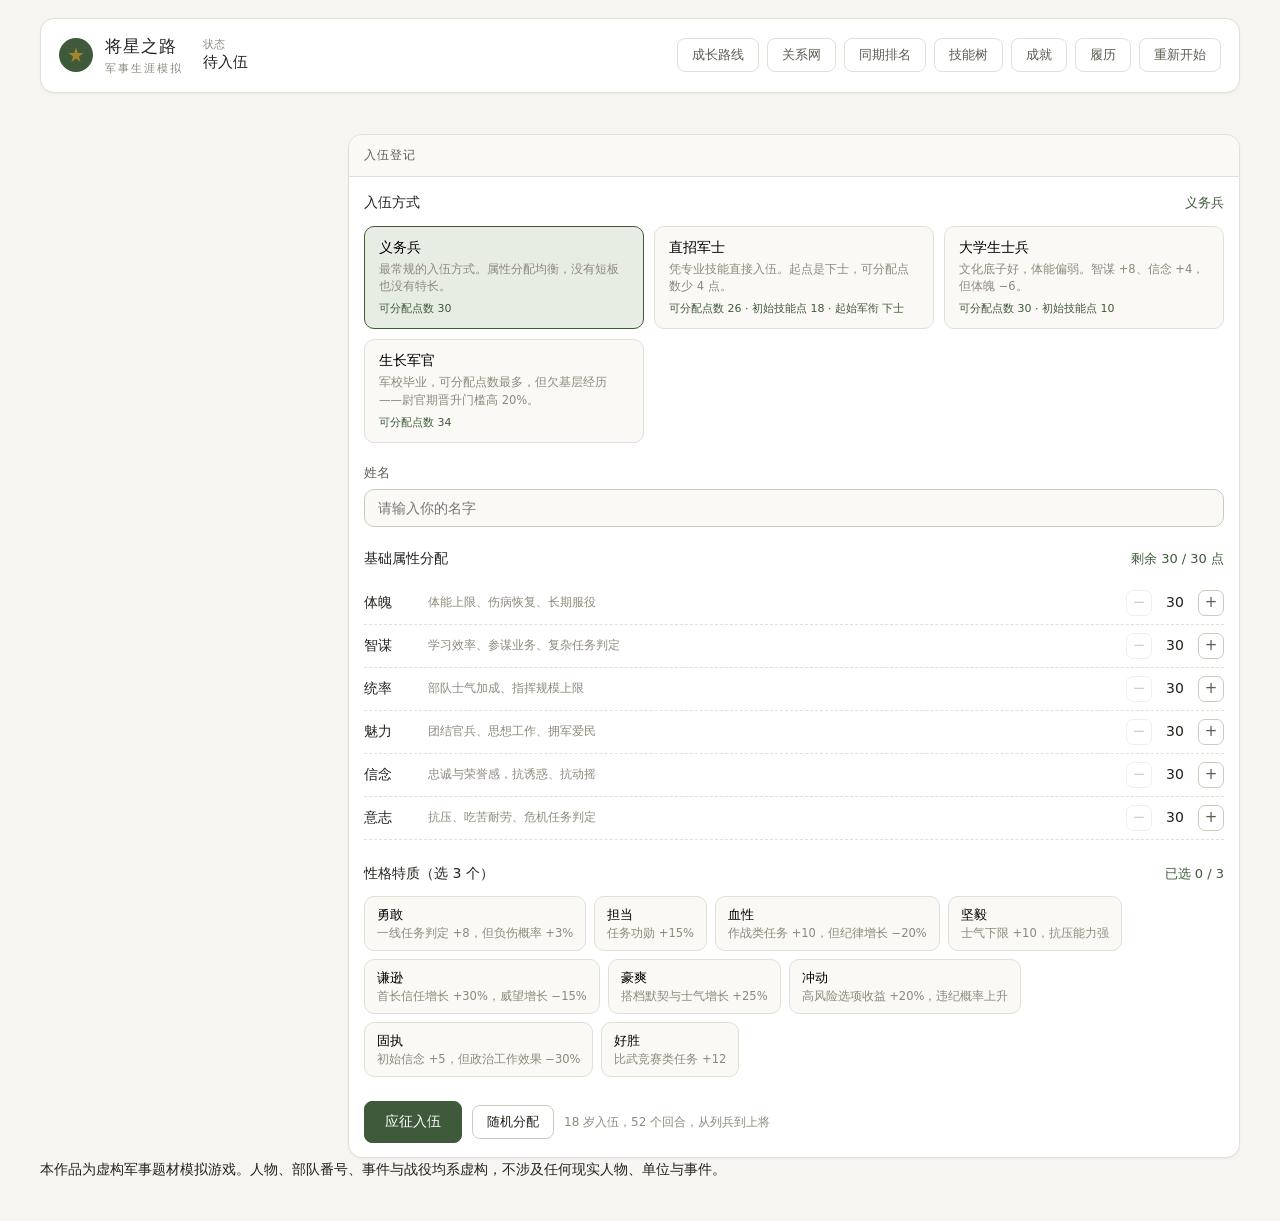
==== index.html @ bb6e4765 "将星之路：军事生涯模拟游戏首个版本 - 六维属性 / 派生指标 / 动态状态养成 - 军衔晋升、技能树（4 分支 × 5 技能，E→S）、性格特质 - 抉择事件、同期排名、成就与二周目家训继承 - 单" ====
<!DOCTYPE html>
<html lang="zh-CN">
<head>
<meta charset="UTF-8" />
<meta name="viewport" content="width=device-width, initial-scale=1" />
<title>将星之路 · 军事生涯模拟</title>
<link rel="stylesheet" href="css/style.css" />
</head>
<body>
<div id="app">
  <header class="topbar">
    <div class="brand">
      <span class="brand-mark"></span>
      <div class="brand-text">
        <h1>将星之路</h1>
        <p>军事生涯模拟</p>
      </div>
    </div>
    <div class="career" id="career"></div>
    <div class="topbar-actions">
      <button class="btn ghost" id="btnRoute">成长路线</button>
      <button class="btn ghost" id="btnNetwork">关系网</button>
      <button class="btn ghost" id="btnRank">同期排名</button>
      <button class="btn ghost" id="btnSkills">技能树</button>
      <button class="btn ghost" id="btnAchv">成就</button>
      <button class="btn ghost" id="btnHistory">履历</button>
      <button class="btn ghost" id="btnRestart">重新开始</button>
    </div>
  </header>

  <div class="merit-wrap" id="meritWrap">
    <div class="merit-track"><div class="merit-fill" id="meritFill"></div></div>
    <div class="merit-label" id="meritLabel"></div>
  </div>

  <main class="layout">
    <aside class="sidebar" id="sidebar"></aside>
    <section class="main" id="main"></section>
  </main>

  <footer class="disclaimer">
    本作品为虚构军事题材模拟游戏。人物、部队番号、事件与战役均系虚构，不涉及任何现实人物、单位与事件。
  </footer>
</div>

<div id="modalRoot"></div>

<script src="js/data.js"></script>
<script src="js/engine.js"></script>
<script src="js/ui.js"></script>
</body>
</html>
---- css/style.css ----
/* 《将星之路》样式表 —— 浅色主题 */

:root {
  --bg: #f6f5f1;
  --bg-alt: #efeee8;
  --surface: #ffffff;
  --surface-2: #faf9f6;
  --border: #e2dfd5;
  --border-strong: #cdc9bc;
  --text: #23221e;
  --text-2: #5f5c53;
  --text-3: #8d897c;
  --olive: #3f5a3a;
  --olive-2: #55744d;
  --olive-soft: #e8ede4;
  --gold: #a8842f;
  --gold-soft: #f5edd8;
  --red: #a63a2e;
  --red-soft: #f8e8e5;
  --blue: #35618f;
  --blue-soft: #e6eef7;
  --radius: 10px;
  --radius-lg: 14px;
  --shadow: 0 1px 2px rgba(35, 34, 30, 0.05);
}

* { box-sizing: border-box; margin: 0; padding: 0; }

html, body {
  height: 100%;
  background: var(--bg);
  color: var(--text);
  font-family: "Noto Sans SC", "PingFang SC", "Microsoft YaHei", "Hiragino Sans GB", system-ui, sans-serif;
  font-size: 14px;
  line-height: 1.6;
  -webkit-font-smoothing: antialiased;
}

button { font-family: inherit; cursor: pointer; }
h1, h2, h3, h4 { font-weight: 500; }

#app {
  max-width: 1240px;
  margin: 0 auto;
  padding: 18px 20px 40px;
}

/* ---------- 顶栏 ---------- */
.topbar {
  display: flex;
  align-items: center;
  gap: 20px;
  padding: 14px 18px;
  background: var(--surface);
  border: 1px solid var(--border);
  border-radius: var(--radius-lg);
  box-shadow: var(--shadow);
}

.brand { display: flex; align-items: center; gap: 12px; flex-shrink: 0; }
.brand-mark {
  width: 34px; height: 34px; border-radius: 50%;
  background: var(--olive);
  position: relative;
  flex-shrink: 0;
}
.brand-mark::after {
  content: "";
  position: absolute; inset: 9px;
  background: var(--gold);
  clip-path: polygon(50% 0%, 61% 35%, 98% 35%, 68% 57%, 79% 91%, 50% 70%, 21% 91%, 32% 57%, 2% 35%, 39% 35%);
}
.brand-text h1 { font-size: 17px; letter-spacing: 1px; }
.brand-text p { font-size: 11px; color: var(--text-3); letter-spacing: 2px; }

.career { display: flex; align-items: center; gap: 18px; flex: 1; flex-wrap: wrap; }
.career-item { display: flex; flex-direction: column; line-height: 1.3; }
.career-item .k { font-size: 11px; color: var(--text-3); }
.career-item .v { font-size: 15px; font-weight: 500; }
.career-item .v.rank { color: var(--olive); }

.topbar-actions { display: flex; gap: 8px; flex-shrink: 0; }

.btn {
  border: 1px solid var(--border-strong);
  background: var(--surface);
  color: var(--text);
  border-radius: 8px;
  padding: 7px 14px;
  font-size: 13px;
  transition: all 0.15s;
}
.btn:hover { background: var(--bg-alt); }
.btn.ghost { border-color: var(--border); color: var(--text-2); }
.btn.primary {
  background: var(--olive); border-color: var(--olive); color: #fff;
}
.btn.primary:hover { background: var(--olive-2); }
.btn.danger { background: var(--red); border-color: var(--red); color: #fff; }
.btn.danger:hover { opacity: 0.88; }
.btn:disabled { opacity: 0.4; cursor: not-allowed; }
.btn.block { width: 100%; }
.btn.lg { padding: 11px 20px; font-size: 14px; }

/* ---------- 功勋条 ---------- */
.merit-wrap { margin-top: 12px; }
.merit-track {
  height: 8px; background: var(--bg-alt);
  border-radius: 99px; overflow: hidden;
  border: 1px solid var(--border);
}
.merit-fill {
  height: 100%; width: 0%;
  background: linear-gradient(90deg, var(--olive), var(--gold));
  transition: width 0.4s ease;
}
.merit-label {
  display: flex; justify-content: space-between;
  font-size: 11.5px; color: var(--text-3); margin-top: 5px;
}

/* ---------- 布局 ---------- */
.layout {
  display: grid;
  grid-template-columns: 292px 1fr;
  gap: 16px;
  margin-top: 16px;
  align-items: start;
}

.sidebar { display: flex; flex-direction: column; gap: 14px; }

.card {
  background: var(--surface);
  border: 1px solid var(--border);
  border-radius: var(--radius-lg);
  box-shadow: var(--shadow);
  overflow: hidden;
}
.card-head {
  padding: 11px 15px;
  border-bottom: 1px solid var(--border);
  font-size: 12px; letter-spacing: 1px;
  color: var(--text-2);
  display: flex; justify-content: space-between; align-items: center;
  background: var(--surface-2);
}
.card-body { padding: 14px 15px; }

/* ---------- 属性 ---------- */
.stat-row { margin-bottom: 11px; }
.stat-row:last-child { margin-bottom: 0; }
.stat-top {
  display: flex; justify-content: space-between;
  font-size: 12.5px; margin-bottom: 4px;
}
.stat-top .name { color: var(--text-2); }
.stat-top .val { font-weight: 500; font-variant-numeric: tabular-nums; }
.stat-track {
  height: 6px; background: var(--bg-alt);
  border-radius: 99px; overflow: hidden;
}
.stat-fill { height: 100%; border-radius: 99px; transition: width 0.35s; }
.stat-fill.attr { background: var(--olive); }
.stat-fill.derived { background: var(--blue); }
.stat-fill.disc { background: var(--gold); }
.stat-fill.morale { background: #c98a2e; }
.stat-fill.health { background: #4b8a5c; }
.stat-fill.prestige { background: #8a6bb0; }
.stat-fill.trust { background: #3f7f9a; }
.stat-fill.family { background: #b06b7a; }
.stat-fill.bond { background: #6b8fb0; }
.stat-hint { font-size: 11px; color: var(--text-3); margin-top: 3px; }
.stat-delta { font-size: 11px; color: var(--olive); margin-left: 6px; }

.trait-list { display: flex; flex-wrap: wrap; gap: 6px; }
.trait-chip {
  font-size: 12px; padding: 3px 9px;
  background: var(--gold-soft); color: #7a5f1c;
  border-radius: 99px; border: 1px solid #e6d9b4;
  cursor: help;
}

/* ---------- 主区域 ---------- */
.main { display: flex; flex-direction: column; gap: 14px; min-width: 0; }

.turn-head {
  display: flex; justify-content: space-between; align-items: center;
  gap: 14px; flex-wrap: wrap;
}
.turn-title { font-size: 15px; }
.turn-title .stage { color: var(--olive); font-weight: 500; }
.turn-sub { font-size: 12px; color: var(--text-3); margin-top: 2px; }

.ap-box { display: flex; align-items: center; gap: 10px; }
.ap-pips { display: flex; gap: 4px; }
.ap-pip {
  width: 12px; height: 12px; border-radius: 3px;
  background: var(--bg-alt); border: 1px solid var(--border-strong);
}
.ap-pip.on { background: var(--olive); border-color: var(--olive); }
.ap-num { font-size: 13px; color: var(--text-2); font-variant-numeric: tabular-nums; }

.action-groups { display: flex; flex-direction: column; gap: 14px; }
.action-group-title {
  font-size: 11.5px; color: var(--text-3); letter-spacing: 1px;
  margin-bottom: 8px;
}
.action-grid {
  display: grid;
  grid-template-columns: repeat(auto-fill, minmax(168px, 1fr));
  gap: 9px;
}
.action {
  text-align: left;
  border: 1px solid var(--border);
  background: var(--surface-2);
  border-radius: var(--radius);
  padding: 10px 12px;
  transition: all 0.14s;
  position: relative;
}
.action:hover:not(:disabled) {
  border-color: var(--olive-2);
  background: var(--olive-soft);
  transform: translateY(-1px);
}
.action:disabled { opacity: 0.38; cursor: not-allowed; }
.action .a-top {
  display: flex; justify-content: space-between; align-items: baseline;
  gap: 8px; margin-bottom: 3px;
}
.action .a-name { font-size: 13.5px; font-weight: 500; }
.action .a-ap { font-size: 11px; color: var(--olive); flex-shrink: 0; }
.action .a-desc { font-size: 11.5px; color: var(--text-3); line-height: 1.45; }
.action .a-count {
  position: absolute; top: 6px; right: 8px;
  font-size: 10px; color: #fff; background: var(--olive);
  border-radius: 99px; padding: 0 6px; line-height: 15px;
}

.log-list { max-height: 260px; overflow-y: auto; }
.log-item {
  font-size: 12.5px; color: var(--text-2);
  padding: 6px 0; border-bottom: 1px dashed var(--border);
  display: flex; gap: 8px;
}
.log-item:last-child { border-bottom: none; }
.log-item .ly { color: var(--text-3); flex-shrink: 0; font-variant-numeric: tabular-nums; }
.log-item.good { color: var(--olive); }
.log-item.bad { color: var(--red); }
.log-item.gold { color: var(--gold); }

/* ---------- 弹窗 ---------- */
.overlay {
  position: fixed; inset: 0;
  background: rgba(35, 34, 30, 0.42);
  display: flex; align-items: center; justify-content: center;
  padding: 24px; z-index: 100;
  animation: fade 0.18s ease;
}
@keyframes fade { from { opacity: 0; } to { opacity: 1; } }
.modal {
  background: var(--surface);
  border-radius: var(--radius-lg);
  width: 100%; max-width: 620px;
  max-height: 88vh; overflow-y: auto;
  box-shadow: 0 12px 40px rgba(35, 34, 30, 0.18);
  animation: rise 0.2s ease;
}
@keyframes rise { from { transform: translateY(10px); opacity: 0; } to { transform: none; opacity: 1; } }
.modal.wide { max-width: 860px; }
.modal-head {
  padding: 18px 22px 14px;
  border-bottom: 1px solid var(--border);
}
.modal-head .kicker {
  font-size: 11px; letter-spacing: 2px; color: var(--text-3);
  margin-bottom: 5px;
}
.modal-head h2 { font-size: 18px; }
.modal-body { padding: 20px 22px; }
.modal-foot {
  padding: 14px 22px 20px;
  display: flex; gap: 10px; justify-content: flex-end;
  border-top: 1px solid var(--border);
}

.opt {
  display: block; width: 100%; text-align: left;
  border: 1px solid var(--border);
  background: var(--surface-2);
  border-radius: var(--radius);
  padding: 13px 15px; margin-bottom: 10px;
  transition: all 0.14s;
}
.opt:hover { border-color: var(--olive-2); background: var(--olive-soft); }
.opt .o-label { font-size: 14px; font-weight: 500; margin-bottom: 4px; }
.opt .o-hint { font-size: 12px; color: var(--text-2); }
.opt .o-hint .up { color: var(--olive); }
.opt .o-hint .down { color: var(--red); }
.opt.risky { border-left: 3px solid var(--red); }

/* ---------- 结算 ---------- */
.grade-badge {
  display: inline-flex; align-items: center; justify-content: center;
  width: 58px; height: 58px; border-radius: 50%;
  font-size: 26px; font-weight: 500; flex-shrink: 0;
}
.grade-S { background: var(--gold-soft); color: var(--gold); border: 2px solid var(--gold); }
.grade-A { background: var(--olive-soft); color: var(--olive); border: 2px solid var(--olive-2); }
.grade-B { background: var(--blue-soft); color: var(--blue); border: 2px solid #7ea3c8; }
.grade-C { background: var(--bg-alt); color: var(--text-2); border: 2px solid var(--border-strong); }
.grade-D { background: var(--red-soft); color: var(--red); border: 2px solid #d09b93; }

.result-head { display: flex; align-items: center; gap: 16px; margin-bottom: 16px; }
.result-head .r-text h3 { font-size: 16px; margin-bottom: 3px; }
.result-head .r-text p { font-size: 12.5px; color: var(--text-3); }

.reward-list { display: flex; flex-wrap: wrap; gap: 8px; margin-top: 14px; }
.reward {
  font-size: 12.5px; padding: 5px 11px; border-radius: 99px;
  background: var(--olive-soft); color: var(--olive);
  border: 1px solid #cfdcc6;
}
.reward.bad { background: var(--red-soft); color: var(--red); border-color: #e8c9c3; }
.reward.gold { background: var(--gold-soft); color: #7a5f1c; border-color: #e6d9b4; }

.narrative {
  font-size: 13.5px; color: var(--text-2); line-height: 1.75;
  padding: 14px 16px; background: var(--surface-2);
  border-left: 3px solid var(--border-strong);
  border-radius: 0 var(--radius) var(--radius) 0;
  margin-bottom: 16px;
}

/* ---------- 技能树 ---------- */
.branch { margin-bottom: 20px; }
.branch:last-child { margin-bottom: 0; }
.branch-head {
  display: flex; justify-content: space-between; align-items: baseline;
  margin-bottom: 9px;
}
.branch-head h3 { font-size: 14px; }
.branch-head span { font-size: 11.5px; color: var(--text-3); }
.skill-list { display: flex; flex-direction: column; gap: 6px; }
.skill-row {
  display: flex; align-items: center; gap: 12px;
  padding: 9px 12px; border: 1px solid var(--border);
  border-radius: var(--radius); background: var(--surface-2);
}
.skill-row .s-name { flex: 1; font-size: 13px; }
.skill-lv {
  display: flex; gap: 3px; flex-shrink: 0;
}
.skill-lv i {
  width: 16px; height: 16px; border-radius: 4px;
  background: var(--bg-alt); border: 1px solid var(--border-strong);
  font-style: normal; font-size: 10px; line-height: 14px; text-align: center;
  color: var(--text-3);
}
.skill-lv i.on { background: var(--olive); border-color: var(--olive); color: #fff; }
.skill-row .s-cost { font-size: 12px; color: var(--text-3); width: 62px; text-align: right; flex-shrink: 0; }
.skill-row .s-btn { flex-shrink: 0; }
.skill-row .s-btn button {
  border: 1px solid var(--border-strong); background: var(--surface);
  border-radius: 7px; padding: 4px 12px; font-size: 12px;
}
.skill-row .s-btn button:hover:not(:disabled) { background: var(--olive-soft); border-color: var(--olive-2); }
.skill-row .s-btn button:disabled { opacity: 0.35; cursor: not-allowed; }

/* ---------- 履历 ---------- */
.timeline { position: relative; padding-left: 22px; }
.timeline::before {
  content: ""; position: absolute; left: 5px; top: 6px; bottom: 6px;
  width: 1px; background: var(--border-strong);
}
.tl-item { position: relative; padding-bottom: 14px; }
.tl-item:last-child { padding-bottom: 0; }
.tl-item::before {
  content: ""; position: absolute; left: -21px; top: 6px;
  width: 9px; height: 9px; border-radius: 50%;
  background: var(--surface); border: 2px solid var(--border-strong);
}
.tl-item.rank::before { border-color: var(--olive); background: var(--olive); }
.tl-item.gold::before { border-color: var(--gold); background: var(--gold); }
.tl-item.bad::before { border-color: var(--red); background: var(--red); }
.tl-year { font-size: 11px; color: var(--text-3); }
.tl-text { font-size: 13px; }

/* ---------- 角色创建 ---------- */
.setup-name { margin-bottom: 20px; }
.setup-name label { display: block; font-size: 12.5px; color: var(--text-2); margin-bottom: 6px; }
.setup-name input {
  width: 100%; padding: 10px 13px; font-size: 14px;
  border: 1px solid var(--border-strong); border-radius: var(--radius);
  background: var(--surface-2); color: var(--text); font-family: inherit;
}
.setup-name input:focus { outline: none; border-color: var(--olive-2); background: #fff; }

.alloc-head {
  display: flex; justify-content: space-between; align-items: baseline;
  margin-bottom: 12px;
}
.alloc-head h3 { font-size: 14px; }
.alloc-head .pts { font-size: 13px; color: var(--olive); font-weight: 500; }
.alloc-row {
  display: flex; align-items: center; gap: 12px;
  padding: 8px 0; border-bottom: 1px dashed var(--border);
}
.alloc-row:last-of-type { border-bottom: none; }
.alloc-row .an { width: 52px; font-size: 13.5px; flex-shrink: 0; }
.alloc-row .ad { flex: 1; font-size: 11.5px; color: var(--text-3); }
.alloc-ctrl { display: flex; align-items: center; gap: 8px; flex-shrink: 0; }
.alloc-ctrl button {
  width: 26px; height: 26px; border-radius: 7px;
  border: 1px solid var(--border-strong); background: var(--surface);
  font-size: 15px; line-height: 1; color: var(--text-2);
}
.alloc-ctrl button:hover:not(:disabled) { background: var(--olive-soft); border-color: var(--olive-2); }
.alloc-ctrl button:disabled { opacity: 0.3; cursor: not-allowed; }
.alloc-ctrl .av { width: 30px; text-align: center; font-weight: 500; font-variant-numeric: tabular-nums; }

.trait-pick { display: flex; flex-wrap: wrap; gap: 8px; }
.trait-opt {
  border: 1px solid var(--border); background: var(--surface-2);
  border-radius: var(--radius); padding: 9px 12px; text-align: left;
  transition: all 0.14s; max-width: 100%;
}
.trait-opt:hover { border-color: var(--olive-2); }
.trait-opt.on { border-color: var(--olive); background: var(--olive-soft); }
.trait-opt .t-name { font-size: 13px; font-weight: 500; margin-bottom: 2px; }
.trait-opt .t-desc { font-size: 11.5px; color: var(--text-3); }

/* ---------- 结局 ---------- */
.ending-hero {
  text-align: center; padding: 30px 20px 24px;
  background: var(--surface-2);
  border-bottom: 1px solid var(--border);
}
.ending-hero .e-kicker { font-size: 11px; letter-spacing: 3px; color: var(--text-3); margin-bottom: 12px; }
.ending-hero h2 { font-size: 26px; margin-bottom: 8px; letter-spacing: 2px; }
.ending-hero .e-rank { font-size: 13px; color: var(--text-2); }
.ending-hero .e-star {
  width: 52px; height: 52px; margin: 0 auto 16px;
  background: var(--gold);
  clip-path: polygon(50% 0%, 61% 35%, 98% 35%, 68% 57%, 79% 91%, 50% 70%, 21% 91%, 32% 57%, 2% 35%, 39% 35%);
}
.ending-hero.tier-warn .e-star { background: var(--red); }
.ending-hero.tier-plain .e-star { background: var(--border-strong); }

.summary-grid {
  display: grid; grid-template-columns: repeat(auto-fit, minmax(120px, 1fr));
  gap: 10px; margin-bottom: 18px;
}
.summary-cell {
  background: var(--surface-2); border: 1px solid var(--border);
  border-radius: var(--radius); padding: 11px 13px;
}
.summary-cell .sc-k { font-size: 11px; color: var(--text-3); margin-bottom: 3px; }
.summary-cell .sc-v { font-size: 16px; font-weight: 500; }

/* ---------- 空状态 ---------- */
.empty {
  text-align: center; padding: 40px 20px; color: var(--text-3);
  font-size: 13px;
}

/* ================= 新增：肩章 / 位次 / 机会卡 / 任务推演 ================= */

.career-item .v.good { color: var(--olive); }
.career-item .v.bad { color: var(--red); }
.insignia { margin-left: auto; flex-shrink: 0; }

/* 机会卡 */
.action.opp {
  border-color: #d9c68a;
  background: linear-gradient(180deg, #fdf8ea, #faf3e0);
}
.action.opp:hover:not(:disabled) { border-color: var(--gold); background: #faf1d9; }
.action.opp .a-name { color: #7a5f1c; }

/* 提示行 */
.hint-line { font-size: 11.5px; color: var(--text-3); margin-top: 10px; line-height: 1.6; }

/* 任务推演：部署 */
.deploy-bar {
  display: flex; align-items: baseline; gap: 6px;
  padding: 10px 14px; margin-bottom: 14px;
  background: var(--olive-soft); border-radius: var(--radius);
  font-size: 13px; color: var(--olive);
}
.deploy-bar .deploy-left { font-size: 22px; font-weight: 500; }
.deploy-bar .deploy-total { color: var(--text-3); font-size: 12px; }

.fronts { display: flex; flex-direction: column; gap: 14px; }
.front {
  border: 1px solid var(--border); border-radius: var(--radius);
  padding: 12px 14px; background: var(--surface-2);
}
.front-top { display: flex; justify-content: space-between; align-items: center; gap: 12px; }
.front-name { font-size: 13.5px; font-weight: 500; }
.front-hint { font-size: 11.5px; color: var(--text-3); margin-top: 2px; }
.front-track {
  height: 8px; background: var(--bg-alt); border-radius: 99px;
  overflow: hidden; margin-top: 10px; border: 1px solid var(--border);
}
.front-fill {
  height: 100%; background: #b9a05c; border-radius: 99px;
  transition: width 0.25s ease;
}
.front-fill.full { background: var(--olive); }

.preview {
  display: grid; grid-template-columns: repeat(3, 1fr);
  gap: 10px; margin-top: 16px;
}
.preview-item {
  background: var(--surface-2); border: 1px solid var(--border);
  border-radius: var(--radius); padding: 10px 12px;
  display: flex; flex-direction: column; gap: 3px;
}
.preview-item .pk { font-size: 11px; color: var(--text-3); }
.preview-item .pv { font-size: 17px; font-weight: 500; }
.preview-item .pv.grade-S { color: var(--gold); }
.preview-item .pv.grade-A { color: var(--olive); }
.preview-item .pv.grade-B { color: var(--blue); }
.preview-item .pv.grade-C { color: var(--text-2); }
.preview-item .pv.grade-D { color: var(--red); }

.need-tag {
  font-size: 11px; padding: 1px 7px; border-radius: 99px;
  background: var(--olive-soft); color: var(--olive);
}
.need-tag.no { background: var(--red-soft); color: var(--red); }

/* 任务结算 */
.fronts-mini { display: flex; flex-direction: column; gap: 7px; margin-bottom: 16px; }
.front-mini { display: flex; align-items: center; gap: 10px; }
.front-mini .fm-name { font-size: 12px; color: var(--text-2); width: 84px; flex-shrink: 0; }
.front-mini .front-track { flex: 1; margin-top: 0; }
.front-mini .fm-val { font-size: 12px; color: var(--text-3); width: 38px; text-align: right; flex-shrink: 0; }

.dec-block {
  background: var(--surface-2); border: 1px solid var(--border);
  border-radius: var(--radius); padding: 12px 14px; margin-bottom: 16px;
}
.dec-title { font-size: 11.5px; color: var(--text-3); letter-spacing: 1px; margin-bottom: 8px; }
.dec-item { padding: 6px 0; border-bottom: 1px dashed var(--border); }
.dec-item:last-child { border-bottom: none; }
.dec-q { font-size: 12px; color: var(--text-3); }
.dec-a { font-size: 13px; color: var(--olive); margin-top: 2px; }

/* 晋升仪式 */
.promo-art { display: flex; justify-content: center; margin-bottom: 18px; }
.e-insignia { display: flex; justify-content: center; margin-top: 16px; }

/* 同期排名 */
.rank-list { display: flex; flex-direction: column; gap: 5px; }
.rank-row {
  display: grid; grid-template-columns: 34px 1fr 72px 82px 74px;
  align-items: center; gap: 8px;
  padding: 9px 12px; border: 1px solid var(--border);
  border-radius: var(--radius); background: var(--surface-2);
  font-size: 13px;
}
.rank-row.me { border-color: var(--olive); background: var(--olive-soft); }
.rank-row .rk-pos { font-weight: 500; color: var(--text-3); text-align: center; }
.rank-row.me .rk-pos { color: var(--olive); }
.rank-row .rk-tag { font-size: 11px; color: var(--text-3); }
.rank-row .rk-rank { font-size: 12px; color: var(--olive); }
.rank-row .rk-merit { text-align: right; font-variant-numeric: tabular-nums; color: var(--text-2); }

/* 动效 */
@keyframes pop {
  0% { transform: scale(0.4); opacity: 0; }
  60% { transform: scale(1.12); opacity: 1; }
  100% { transform: scale(1); opacity: 1; }
}
.pop { animation: pop 0.42s cubic-bezier(0.34, 1.56, 0.64, 1); }

@keyframes glow {
  0%, 100% { box-shadow: 0 0 0 0 rgba(168, 132, 47, 0.5); }
  50% { box-shadow: 0 0 0 10px rgba(168, 132, 47, 0); }
}
.ending-hero .e-star { animation: glow 1.8s ease-in-out infinite; }

@media (prefers-reduced-motion: reduce) {
  .pop, .ending-hero .e-star { animation: none; }
}

/* ================= 成长路线 ================= */
.route-list { display: flex; flex-direction: column; gap: 12px; }

.route-card {
  display: block; width: 100%; text-align: left;
  border: 1px solid var(--border);
  border-left: 4px solid var(--olive);
  border-radius: var(--radius);
  background: var(--surface-2);
  padding: 14px 16px;
  transition: all 0.15s;
}
.route-card:hover { background: #fff; transform: translateX(3px); box-shadow: var(--shadow); }
.rc-head { display: flex; justify-content: space-between; align-items: baseline; gap: 12px; flex-wrap: wrap; }
.rc-name { font-size: 15px; font-weight: 500; }
.rc-tag { font-size: 11.5px; color: var(--text-3); }
.rc-desc { font-size: 12.5px; color: var(--text-2); margin: 5px 0 9px; }
.rc-line { font-size: 12px; color: var(--text-2); line-height: 1.7; }
.rc-line b { color: var(--text); font-weight: 500; margin-right: 8px; }
.rc-motto { font-size: 12px; color: var(--gold); margin-top: 8px; }

.route-meta { display: flex; flex-direction: column; gap: 7px; margin-top: 14px; }
.rm-row { display: flex; gap: 12px; font-size: 12.5px; }
.rm-row b { color: var(--text-2); font-weight: 500; width: 68px; flex-shrink: 0; }
.rm-row span { color: var(--text); }

.route-gates { display: flex; flex-direction: column; gap: 6px; }
.route-gate {
  display: flex; align-items: center; gap: 14px;
  padding: 8px 13px; border: 1px solid var(--border);
  border-radius: var(--radius); background: var(--surface-2); font-size: 12.5px;
}
.route-gate .rg-rank { width: 44px; color: var(--olive); font-weight: 500; flex-shrink: 0; }
.route-gate .rg-need { color: var(--text-2); }

.route-switch-list { display: flex; flex-direction: column; gap: 8px; }
.route-switch {
  display: flex; justify-content: space-between; align-items: center; gap: 12px;
  padding: 11px 14px; border: 1px solid var(--border);
  border-radius: var(--radius); background: var(--surface-2); text-align: left;
  transition: all 0.14s;
}
.route-switch:hover:not(:disabled) { border-color: var(--olive-2); background: var(--olive-soft); }
.route-switch:disabled { opacity: 0.4; cursor: not-allowed; }
.route-switch .rs-name { font-size: 13px; font-weight: 500; }
.route-switch .rs-cost { font-size: 11.5px; color: var(--text-3); }

.branch.route-branch { border-left: 3px solid var(--olive); padding-left: 12px; }
.route-badge {
  font-size: 10.5px; padding: 1px 7px; border-radius: 99px;
  background: var(--olive-soft); color: var(--olive); font-weight: 400;
  margin-left: 6px; vertical-align: middle;
}

/* ================= 入伍方式 / 家训 / 成就 / S 级指令 ================= */
.enlist-pick { display: grid; grid-template-columns: repeat(auto-fit, minmax(210px, 1fr)); gap: 10px; }
.enlist-card {
  text-align: left; border: 1px solid var(--border);
  border-radius: var(--radius); background: var(--surface-2);
  padding: 12px 14px; transition: all 0.14s;
}
.enlist-card:hover { border-color: var(--olive-2); background: #fff; }
.enlist-card.on { border-color: var(--olive); background: var(--olive-soft); }
.ec-name { font-size: 13.5px; font-weight: 500; margin-bottom: 4px; }
.ec-desc { font-size: 11.5px; color: var(--text-3); line-height: 1.5; margin-bottom: 6px; }
.ec-meta { font-size: 11px; color: var(--olive); }

.motto-pick { display: grid; grid-template-columns: repeat(auto-fit, minmax(200px, 1fr)); gap: 9px; }
.motto-opt {
  text-align: left; border: 1px solid #e6d9b4;
  border-radius: var(--radius); background: var(--gold-soft);
  padding: 11px 13px; transition: all 0.14s;
}
.motto-opt:hover { border-color: var(--gold); }
.motto-opt.on { border-color: var(--gold); background: #f3e8cb; box-shadow: inset 0 0 0 1px var(--gold); }
.mo-name { font-size: 13px; font-weight: 500; color: #7a5f1c; margin-bottom: 3px; }
.mo-desc { font-size: 11.5px; color: var(--text-2); line-height: 1.5; }

.mini-tag {
  font-size: 10.5px; padding: 1px 7px; border-radius: 99px;
  background: var(--gold-soft); color: #7a5f1c; font-weight: 400;
  margin-left: 5px; vertical-align: middle;
}

.achv-list { display: flex; flex-direction: column; gap: 4px; }
.achv-row {
  display: grid; grid-template-columns: 26px 92px 1fr;
  align-items: baseline; gap: 8px;
  padding: 7px 12px; border: 1px solid var(--border);
  border-radius: var(--radius); background: var(--surface-2);
  font-size: 12.5px; opacity: 0.55;
}
.achv-row.on { opacity: 1; border-color: #e6d9b4; background: var(--gold-soft); }
.achv-row .ar-mark { color: var(--border-strong); font-size: 14px; text-align: center; }
.achv-row.on .ar-mark { color: var(--gold); }
.achv-row .ar-name { font-weight: 500; }
.achv-row .ar-desc { color: var(--text-3); font-size: 11.5px; }

.s-unlock {
  font-size: 10px; padding: 1px 6px; border-radius: 99px;
  background: var(--bg-alt); color: var(--text-3); font-weight: 400;
  margin-left: 5px; vertical-align: middle;
}
.s-unlock.on { background: var(--olive); color: #fff; }
.s-unlock-note {
  font-size: 11px; color: var(--olive); margin-top: 7px;
  padding: 7px 10px; background: var(--olive-soft); border-radius: 6px; line-height: 1.6;
}

/* ================= 具名 NPC 关系网 ================= */
.npc-groups { display: flex; flex-direction: column; gap: 16px; }
.npc-group { border: 1px solid var(--border); border-radius: var(--radius); overflow: hidden; }
.npc-group-head {
  padding: 8px 12px; background: var(--surface-2); border-bottom: 1px solid var(--border);
  display: flex; justify-content: space-between; gap: 10px; font-size: 12px;
}
.npc-group-head span:first-child { font-weight: 500; color: var(--olive); }
.npc-group-head span:last-child { color: var(--text-3); }
.npc-row {
  display: flex; align-items: center; gap: 12px;
  padding: 10px 12px; border-bottom: 1px dashed var(--border); background: #fff;
}
.npc-row:last-child { border-bottom: none; }
.npc-avatar {
  width: 34px; height: 34px; border-radius: 50%;
  display: flex; align-items: center; justify-content: center;
  background: var(--olive-soft); color: var(--olive); font-size: 15px; font-weight: 500; flex-shrink: 0;
}
.npc-main { flex: 1; min-width: 0; }
.npc-name { font-size: 13px; font-weight: 500; }
.npc-name span { font-size: 10.5px; color: var(--text-3); font-weight: 400; margin-left: 6px; }
.npc-rel { font-size: 11px; color: var(--text-3); margin-top: 2px; }
.npc-track { height: 4px; border-radius: 99px; overflow: hidden; background: var(--bg-alt); margin-top: 4px; }
.npc-track div { height: 100%; background: var(--olive); border-radius: 99px; }
.npc-growth { width: 76px; text-align: right; flex-shrink: 0; }
.npc-growth span { display: block; font-size: 10px; color: var(--text-3); }
.npc-growth b { font-size: 13px; font-weight: 500; color: var(--text-2); }
.npc-growth em { display: block; font-size: 10px; color: var(--gold); font-style: normal; }

/* ---------- 响应式 ---------- */
@media (max-width: 900px) {
  .layout { grid-template-columns: 1fr; }
  .sidebar { order: 2; }
  .main { order: 1; }
  .career { gap: 14px; }
  #app { padding: 12px 12px 30px; }
  .topbar { flex-wrap: wrap; }
}
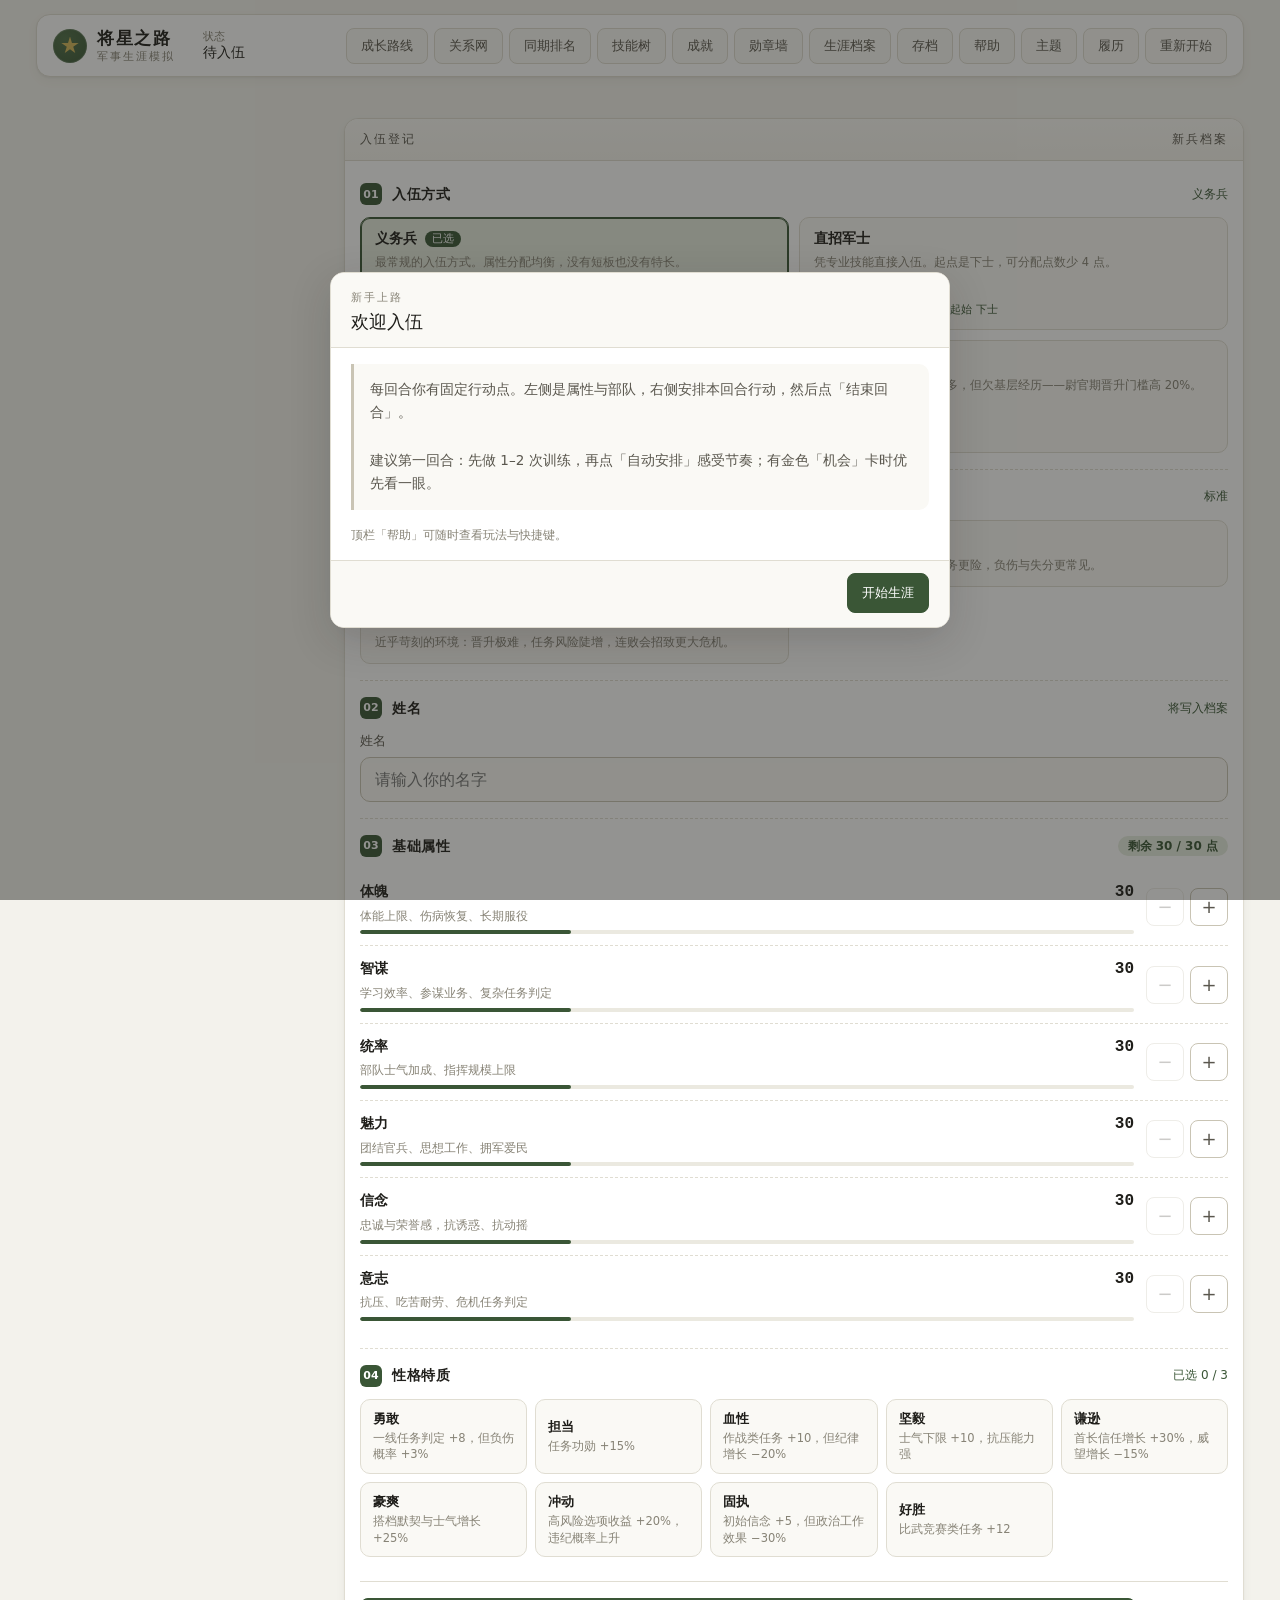
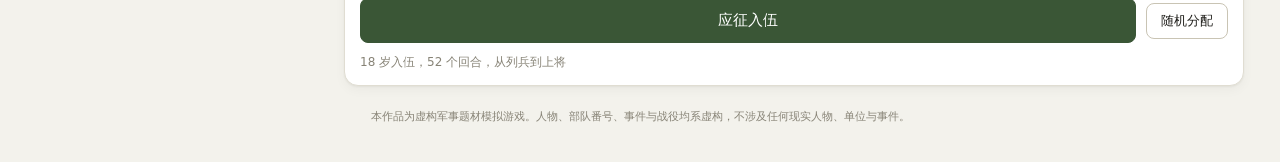
==== commit 602f949e: "大版本：响应式重做 UI，扩充玩法系统与 6 槽存档 - 手机/桌面响应式、深色主题、快捷键与新手引导 - 难度三档、任期考评、部队养成、时代变迁、职务双轨 - 同期对手 AI、家庭线、勋章墙、生涯档" ====
--- a/index.html
+++ b/index.html
@@ -2,30 +2,42 @@
 <html lang="zh-CN">
 <head>
 <meta charset="UTF-8" />
-<meta name="viewport" content="width=device-width, initial-scale=1" />
+<meta name="viewport" content="width=device-width, initial-scale=1, viewport-fit=cover" />
+<meta name="theme-color" content="#3A5636" />
+<meta name="format-detection" content="telephone=no" />
+<meta name="apple-mobile-web-app-capable" content="yes" />
+<meta name="apple-mobile-web-app-status-bar-style" content="default" />
 <title>将星之路 · 军事生涯模拟</title>
 <link rel="stylesheet" href="css/style.css" />
 </head>
 <body>
 <div id="app">
   <header class="topbar">
-    <div class="brand">
-      <span class="brand-mark"></span>
-      <div class="brand-text">
-        <h1>将星之路</h1>
-        <p>军事生涯模拟</p>
+    <div class="topbar-id">
+      <div class="brand">
+        <span class="brand-mark" aria-hidden="true"></span>
+        <div class="brand-text">
+          <h1>将星之路</h1>
+          <p>军事生涯模拟</p>
+        </div>
       </div>
+      <div class="insignia" id="insignia" aria-hidden="true"></div>
     </div>
     <div class="career" id="career"></div>
-    <div class="topbar-actions">
+    <nav class="topbar-actions" id="topActions" aria-label="功能">
       <button class="btn ghost" id="btnRoute">成长路线</button>
       <button class="btn ghost" id="btnNetwork">关系网</button>
       <button class="btn ghost" id="btnRank">同期排名</button>
       <button class="btn ghost" id="btnSkills">技能树</button>
       <button class="btn ghost" id="btnAchv">成就</button>
+      <button class="btn ghost" id="btnMedals">勋章墙</button>
+      <button class="btn ghost" id="btnProfile">生涯档案</button>
+      <button class="btn ghost" id="btnSaveIO">存档</button>
+      <button class="btn ghost" id="btnHelp" title="玩法与快捷键">帮助</button>
+      <button class="btn ghost" id="btnTheme" title="切换深浅色">主题</button>
       <button class="btn ghost" id="btnHistory">履历</button>
       <button class="btn ghost" id="btnRestart">重新开始</button>
-    </div>
+    </nav>
   </header>
 
   <div class="merit-wrap" id="meritWrap">
--- a/css/style.css
+++ b/css/style.css
@@ -1,134 +1,354 @@
-/* 《将星之路》样式表 —— 浅色主题 */
+/* 《将星之路》样式表 —— 军令档案 · 响应式（手机 / 桌面 · iOS / Android） */
 
 :root {
-  --bg: #f6f5f1;
-  --bg-alt: #efeee8;
+  --bg: #f3f2ec;
+  --bg-alt: #ebe9e0;
   --surface: #ffffff;
-  --surface-2: #faf9f6;
-  --border: #e2dfd5;
-  --border-strong: #cdc9bc;
-  --text: #23221e;
-  --text-2: #5f5c53;
-  --text-3: #8d897c;
-  --olive: #3f5a3a;
-  --olive-2: #55744d;
-  --olive-soft: #e8ede4;
-  --gold: #a8842f;
-  --gold-soft: #f5edd8;
-  --red: #a63a2e;
-  --red-soft: #f8e8e5;
-  --blue: #35618f;
-  --blue-soft: #e6eef7;
+  --surface-2: #faf9f5;
+  --border: #e0ddd2;
+  --border-strong: #c9c4b4;
+  --text: #1f1e1a;
+  --text-2: #5a574e;
+  --text-3: #878376;
+  --olive: #3a5636;
+  --olive-2: #4f6f48;
+  --olive-soft: #e6ecdf;
+  --gold: #9a7a28;
+  --gold-soft: #f4ecd6;
+  --red: #a13a2e;
+  --red-soft: #f7e7e4;
+  --blue: #2f5d8c;
+  --blue-soft: #e5edf6;
   --radius: 10px;
   --radius-lg: 14px;
-  --shadow: 0 1px 2px rgba(35, 34, 30, 0.05);
+  --shadow: 0 1px 2px rgba(31, 30, 26, 0.05), 0 4px 12px rgba(31, 30, 26, 0.04);
+  --shadow-lg: 0 12px 40px rgba(31, 30, 26, 0.18);
+  --tap: 44px;
+  --safe-b: env(safe-area-inset-bottom, 0px);
+  --safe-t: env(safe-area-inset-top, 0px);
+  --safe-l: env(safe-area-inset-left, 0px);
+  --safe-r: env(safe-area-inset-right, 0px);
+  --font: "PingFang SC", "HarmonyOS Sans SC", "Noto Sans SC", "Source Han Sans SC",
+    "Microsoft YaHei", "Hiragino Sans GB", system-ui, -apple-system, sans-serif;
+  --mono: ui-monospace, "SF Mono", "Cascadia Code", Consolas, monospace;
+  --merit-from: #3a5636;
+  --merit-via: #6d7f3a;
+  --merit-to: #9a7a28;
+  --brand-star: #d4b85a;
+}
+
+html.theme-dark {
+  --bg: #141613;
+  --bg-alt: #1c1f1a;
+  --surface: #1a1d18;
+  --surface-2: #20241e;
+  --border: #2e332b;
+  --border-strong: #454b40;
+  --text: #e8e6dc;
+  --text-2: #b0ada2;
+  --text-3: #7a776c;
+  --olive: #7faf78;
+  --olive-2: #96c08e;
+  --olive-soft: #243022;
+  --gold: #d4b85a;
+  --gold-soft: #2e2818;
+  --red: #d07a6e;
+  --red-soft: #32201e;
+  --blue: #7aa3c8;
+  --blue-soft: #1a2530;
+  --shadow: 0 1px 2px rgba(0, 0, 0, 0.35);
+  --shadow-lg: 0 12px 40px rgba(0, 0, 0, 0.5);
+  --merit-from: #6d9a66;
+  --merit-via: #8a9a4a;
+  --merit-to: #d4b85a;
+  --brand-star: #e8d48a;
+}
+
+html.theme-dark body {
+  color-scheme: dark;
+}
+
+html.theme-dark .brand-mark {
+  background: radial-gradient(circle at 35% 30%, var(--olive-2), var(--olive));
+}
+
+html.theme-dark .action.opp {
+  border-color: #5a4a20;
+  background: linear-gradient(180deg, #2a2414, #221e12);
+}
+
+html.theme-dark .ending-hero {
+  background: linear-gradient(180deg, var(--surface-2), var(--gold-soft));
+}
+
+html.theme-dark .medal-cell.on {
+  background: linear-gradient(180deg, #262418, var(--surface-2));
+}
+
+html.theme-dark .merit-fill {
+  background: linear-gradient(90deg, var(--merit-from), var(--merit-via), var(--merit-to));
+}
+
+html.theme-dark .brand-mark::after {
+  background: var(--brand-star);
 }
 
 * { box-sizing: border-box; margin: 0; padding: 0; }
 
+html {
+  -webkit-text-size-adjust: 100%;
+  text-size-adjust: 100%;
+}
+
 html, body {
-  height: 100%;
+  min-height: 100%;
   background: var(--bg);
   color: var(--text);
-  font-family: "Noto Sans SC", "PingFang SC", "Microsoft YaHei", "Hiragino Sans GB", system-ui, sans-serif;
-  font-size: 14px;
+  font-family: var(--font);
+  font-size: 15px;
   line-height: 1.6;
   -webkit-font-smoothing: antialiased;
-}
-
-button { font-family: inherit; cursor: pointer; }
-h1, h2, h3, h4 { font-weight: 500; }
+  -webkit-tap-highlight-color: transparent;
+}
+
+body.modal-open { overflow: hidden; touch-action: none; }
+
+button {
+  font-family: inherit;
+  cursor: pointer;
+  touch-action: manipulation;
+  user-select: none;
+  -webkit-user-select: none;
+}
+
+input {
+  font-family: inherit;
+  touch-action: manipulation;
+}
+
+h1, h2, h3, h4 { font-weight: 500; line-height: 1.35; }
+
+a { color: var(--olive); }
+
+:focus { outline: none; }
+:focus-visible {
+  outline: 2px solid var(--olive-2);
+  outline-offset: 2px;
+}
 
 #app {
   max-width: 1240px;
   margin: 0 auto;
-  padding: 18px 20px 40px;
+  padding:
+    calc(14px + var(--safe-t))
+    calc(16px + var(--safe-r))
+    calc(36px + var(--safe-b))
+    calc(16px + var(--safe-l));
 }
 
 /* ---------- 顶栏 ---------- */
 .topbar {
   display: flex;
   align-items: center;
-  gap: 20px;
-  padding: 14px 18px;
+  gap: 16px;
+  padding: 12px 16px;
   background: var(--surface);
   border: 1px solid var(--border);
   border-radius: var(--radius-lg);
   box-shadow: var(--shadow);
 }
 
-.brand { display: flex; align-items: center; gap: 12px; flex-shrink: 0; }
+.topbar-id {
+  display: flex;
+  align-items: center;
+  gap: 12px;
+  flex-shrink: 0;
+  min-width: 0;
+}
+
+.brand {
+  display: flex;
+  align-items: center;
+  gap: 10px;
+  flex-shrink: 0;
+  min-width: 0;
+}
+
 .brand-mark {
-  width: 34px; height: 34px; border-radius: 50%;
-  background: var(--olive);
+  width: 34px;
+  height: 34px;
+  border-radius: 50%;
+  background: radial-gradient(circle at 35% 30%, var(--olive-2), var(--olive));
   position: relative;
   flex-shrink: 0;
-}
+  box-shadow: inset 0 0 0 1px rgba(255, 255, 255, 0.12);
+}
+
 .brand-mark::after {
   content: "";
-  position: absolute; inset: 9px;
-  background: var(--gold);
+  position: absolute;
+  inset: 8px;
+  background: #d4b85a;
   clip-path: polygon(50% 0%, 61% 35%, 98% 35%, 68% 57%, 79% 91%, 50% 70%, 21% 91%, 32% 57%, 2% 35%, 39% 35%);
 }
-.brand-text h1 { font-size: 17px; letter-spacing: 1px; }
-.brand-text p { font-size: 11px; color: var(--text-3); letter-spacing: 2px; }
-
-.career { display: flex; align-items: center; gap: 18px; flex: 1; flex-wrap: wrap; }
-.career-item { display: flex; flex-direction: column; line-height: 1.3; }
-.career-item .k { font-size: 11px; color: var(--text-3); }
-.career-item .v { font-size: 15px; font-weight: 500; }
+
+.brand-text h1 {
+  font-size: 17px;
+  letter-spacing: 1.5px;
+  font-weight: 600;
+}
+
+.brand-text p {
+  font-size: 11px;
+  color: var(--text-3);
+  letter-spacing: 2px;
+  line-height: 1.3;
+}
+
+.career {
+  display: flex;
+  align-items: center;
+  gap: 14px;
+  flex: 1;
+  flex-wrap: wrap;
+  min-width: 0;
+}
+
+.career-item {
+  display: flex;
+  flex-direction: column;
+  line-height: 1.25;
+  min-width: 0;
+}
+
+.career-item .k {
+  font-size: 11px;
+  color: var(--text-3);
+}
+
+.career-item .v {
+  font-size: 14px;
+  font-weight: 500;
+  white-space: nowrap;
+  overflow: hidden;
+  text-overflow: ellipsis;
+  max-width: 12em;
+}
+
 .career-item .v.rank { color: var(--olive); }
-
-.topbar-actions { display: flex; gap: 8px; flex-shrink: 0; }
+.career-item .v.good { color: var(--olive); }
+.career-item .v.bad { color: var(--red); }
+
+.insignia {
+  flex-shrink: 0;
+  line-height: 0;
+}
+
+.topbar-actions {
+  display: flex;
+  gap: 6px;
+  flex-shrink: 0;
+  flex-wrap: wrap;
+  justify-content: flex-end;
+}
 
 .btn {
   border: 1px solid var(--border-strong);
   background: var(--surface);
   color: var(--text);
   border-radius: 8px;
-  padding: 7px 14px;
+  padding: 8px 14px;
   font-size: 13px;
-  transition: all 0.15s;
-}
+  min-height: 36px;
+  transition: background 0.14s, border-color 0.14s, transform 0.1s, opacity 0.14s;
+}
+
 .btn:hover { background: var(--bg-alt); }
-.btn.ghost { border-color: var(--border); color: var(--text-2); }
+.btn:active { transform: scale(0.98); }
+.btn.ghost {
+  border-color: var(--border);
+  color: var(--text-2);
+  background: var(--surface-2);
+}
 .btn.primary {
-  background: var(--olive); border-color: var(--olive); color: #fff;
-}
-.btn.primary:hover { background: var(--olive-2); }
-.btn.danger { background: var(--red); border-color: var(--red); color: #fff; }
-.btn.danger:hover { opacity: 0.88; }
-.btn:disabled { opacity: 0.4; cursor: not-allowed; }
+  background: var(--olive);
+  border-color: var(--olive);
+  color: #fff;
+  font-weight: 500;
+}
+.btn.primary:hover { background: var(--olive-2); border-color: var(--olive-2); }
+.btn.danger {
+  background: var(--red);
+  border-color: var(--red);
+  color: #fff;
+}
+.btn.danger:hover { opacity: 0.9; }
+.btn:disabled {
+  opacity: 0.4;
+  cursor: not-allowed;
+  transform: none;
+}
 .btn.block { width: 100%; }
-.btn.lg { padding: 11px 20px; font-size: 14px; }
+.btn.lg {
+  padding: 12px 22px;
+  font-size: 15px;
+  min-height: var(--tap);
+}
 
 /* ---------- 功勋条 ---------- */
 .merit-wrap { margin-top: 12px; }
+
 .merit-track {
-  height: 8px; background: var(--bg-alt);
-  border-radius: 99px; overflow: hidden;
+  height: 8px;
+  background: var(--bg-alt);
+  border-radius: 99px;
+  overflow: hidden;
   border: 1px solid var(--border);
 }
+
 .merit-fill {
-  height: 100%; width: 0%;
-  background: linear-gradient(90deg, var(--olive), var(--gold));
-  transition: width 0.4s ease;
-}
+  height: 100%;
+  width: 0%;
+  background: linear-gradient(90deg, var(--olive), #6d7f3a, var(--gold));
+  transition: width 0.45s cubic-bezier(0.22, 1, 0.36, 1);
+}
+
 .merit-label {
-  display: flex; justify-content: space-between;
-  font-size: 11.5px; color: var(--text-3); margin-top: 5px;
+  display: flex;
+  justify-content: space-between;
+  gap: 10px;
+  font-size: 11.5px;
+  color: var(--text-3);
+  margin-top: 5px;
+  line-height: 1.4;
+}
+
+.merit-label span:first-child {
+  flex-shrink: 0;
+  font-variant-numeric: tabular-nums;
+  color: var(--text-2);
+}
+
+.merit-label span:last-child {
+  text-align: right;
+  min-width: 0;
 }
 
 /* ---------- 布局 ---------- */
 .layout {
   display: grid;
-  grid-template-columns: 292px 1fr;
+  grid-template-columns: 292px minmax(0, 1fr);
   gap: 16px;
   margin-top: 16px;
   align-items: start;
 }
 
-.sidebar { display: flex; flex-direction: column; gap: 14px; }
+.sidebar {
+  display: flex;
+  flex-direction: column;
+  gap: 14px;
+  min-width: 0;
+}
 
 .card {
   background: var(--surface);
@@ -137,30 +357,54 @@
   box-shadow: var(--shadow);
   overflow: hidden;
 }
+
 .card-head {
   padding: 11px 15px;
   border-bottom: 1px solid var(--border);
-  font-size: 12px; letter-spacing: 1px;
+  font-size: 12px;
+  letter-spacing: 1px;
   color: var(--text-2);
-  display: flex; justify-content: space-between; align-items: center;
-  background: var(--surface-2);
-}
+  display: flex;
+  justify-content: space-between;
+  align-items: center;
+  gap: 10px;
+  background: linear-gradient(180deg, var(--surface-2), #f6f4ed);
+}
+
 .card-body { padding: 14px 15px; }
 
 /* ---------- 属性 ---------- */
-.stat-row { margin-bottom: 11px; }
+.stat-row { margin-bottom: 12px; }
 .stat-row:last-child { margin-bottom: 0; }
+
 .stat-top {
-  display: flex; justify-content: space-between;
-  font-size: 12.5px; margin-bottom: 4px;
-}
+  display: flex;
+  justify-content: space-between;
+  font-size: 12.5px;
+  margin-bottom: 4px;
+}
+
 .stat-top .name { color: var(--text-2); }
-.stat-top .val { font-weight: 500; font-variant-numeric: tabular-nums; }
+.stat-top .val {
+  font-weight: 500;
+  font-variant-numeric: tabular-nums;
+  font-family: var(--mono);
+  font-size: 12px;
+}
+
 .stat-track {
-  height: 6px; background: var(--bg-alt);
-  border-radius: 99px; overflow: hidden;
-}
-.stat-fill { height: 100%; border-radius: 99px; transition: width 0.35s; }
+  height: 6px;
+  background: var(--bg-alt);
+  border-radius: 99px;
+  overflow: hidden;
+}
+
+.stat-fill {
+  height: 100%;
+  border-radius: 99px;
+  transition: width 0.35s ease;
+}
+
 .stat-fill.attr { background: var(--olive); }
 .stat-fill.derived { background: var(--blue); }
 .stat-fill.disc { background: var(--gold); }
@@ -170,165 +414,376 @@
 .stat-fill.trust { background: #3f7f9a; }
 .stat-fill.family { background: #b06b7a; }
 .stat-fill.bond { background: #6b8fb0; }
-.stat-hint { font-size: 11px; color: var(--text-3); margin-top: 3px; }
-.stat-delta { font-size: 11px; color: var(--olive); margin-left: 6px; }
-
-.trait-list { display: flex; flex-wrap: wrap; gap: 6px; }
+
+.stat-hint {
+  font-size: 11px;
+  color: var(--text-3);
+  margin-top: 3px;
+}
+
+.trait-list {
+  display: flex;
+  flex-wrap: wrap;
+  gap: 6px;
+}
+
 .trait-chip {
-  font-size: 12px; padding: 3px 9px;
-  background: var(--gold-soft); color: #7a5f1c;
-  border-radius: 99px; border: 1px solid #e6d9b4;
+  font-size: 12px;
+  padding: 4px 10px;
+  background: var(--gold-soft);
+  color: #7a5f1c;
+  border-radius: 99px;
+  border: 1px solid #e6d9b4;
   cursor: help;
+  line-height: 1.4;
 }
 
 /* ---------- 主区域 ---------- */
-.main { display: flex; flex-direction: column; gap: 14px; min-width: 0; }
+.main {
+  display: flex;
+  flex-direction: column;
+  gap: 14px;
+  min-width: 0;
+}
 
 .turn-head {
-  display: flex; justify-content: space-between; align-items: center;
-  gap: 14px; flex-wrap: wrap;
-}
-.turn-title { font-size: 15px; }
-.turn-title .stage { color: var(--olive); font-weight: 500; }
-.turn-sub { font-size: 12px; color: var(--text-3); margin-top: 2px; }
-
-.ap-box { display: flex; align-items: center; gap: 10px; }
+  display: flex;
+  justify-content: space-between;
+  align-items: center;
+  gap: 12px 14px;
+  flex-wrap: wrap;
+}
+
+.turn-title { font-size: 15px; font-weight: 500; }
+.turn-title .stage {
+  color: var(--olive);
+  font-weight: 600;
+}
+
+.turn-sub {
+  font-size: 12px;
+  color: var(--text-3);
+  margin-top: 2px;
+}
+
+.ap-box {
+  display: flex;
+  align-items: center;
+  gap: 8px 10px;
+  flex-wrap: wrap;
+}
+
 .ap-pips { display: flex; gap: 4px; }
+
 .ap-pip {
-  width: 12px; height: 12px; border-radius: 3px;
-  background: var(--bg-alt); border: 1px solid var(--border-strong);
-}
-.ap-pip.on { background: var(--olive); border-color: var(--olive); }
-.ap-num { font-size: 13px; color: var(--text-2); font-variant-numeric: tabular-nums; }
-
-.action-groups { display: flex; flex-direction: column; gap: 14px; }
+  width: 12px;
+  height: 12px;
+  border-radius: 3px;
+  background: var(--bg-alt);
+  border: 1px solid var(--border-strong);
+}
+
+.ap-pip.on {
+  background: var(--olive);
+  border-color: var(--olive);
+}
+
+.ap-num {
+  font-size: 13px;
+  color: var(--text-2);
+  font-variant-numeric: tabular-nums;
+}
+
+.action-groups {
+  display: flex;
+  flex-direction: column;
+  gap: 16px;
+}
+
 .action-group-title {
-  font-size: 11.5px; color: var(--text-3); letter-spacing: 1px;
+  font-size: 11.5px;
+  color: var(--text-3);
+  letter-spacing: 1px;
   margin-bottom: 8px;
 }
+
 .action-grid {
   display: grid;
   grid-template-columns: repeat(auto-fill, minmax(168px, 1fr));
   gap: 9px;
 }
+
 .action {
   text-align: left;
   border: 1px solid var(--border);
   background: var(--surface-2);
   border-radius: var(--radius);
-  padding: 10px 12px;
-  transition: all 0.14s;
+  padding: 11px 12px;
+  min-height: 72px;
+  transition: background 0.14s, border-color 0.14s, transform 0.12s;
   position: relative;
-}
+  color: inherit;
+}
+
 .action:hover:not(:disabled) {
   border-color: var(--olive-2);
   background: var(--olive-soft);
   transform: translateY(-1px);
 }
+
+.action:active:not(:disabled) { transform: translateY(0); }
 .action:disabled { opacity: 0.38; cursor: not-allowed; }
+
 .action .a-top {
-  display: flex; justify-content: space-between; align-items: baseline;
-  gap: 8px; margin-bottom: 3px;
-}
-.action .a-name { font-size: 13.5px; font-weight: 500; }
-.action .a-ap { font-size: 11px; color: var(--olive); flex-shrink: 0; }
-.action .a-desc { font-size: 11.5px; color: var(--text-3); line-height: 1.45; }
+  display: flex;
+  justify-content: space-between;
+  align-items: baseline;
+  gap: 8px;
+  margin-bottom: 3px;
+}
+
+.action .a-name {
+  font-size: 13.5px;
+  font-weight: 500;
+}
+
+.action .a-ap {
+  font-size: 11px;
+  color: var(--olive);
+  flex-shrink: 0;
+  font-variant-numeric: tabular-nums;
+}
+
+.action .a-desc {
+  font-size: 11.5px;
+  color: var(--text-3);
+  line-height: 1.45;
+}
+
 .action .a-count {
-  position: absolute; top: 6px; right: 8px;
-  font-size: 10px; color: #fff; background: var(--olive);
-  border-radius: 99px; padding: 0 6px; line-height: 15px;
-}
-
-.log-list { max-height: 260px; overflow-y: auto; }
+  position: absolute;
+  top: 6px;
+  right: 8px;
+  font-size: 10px;
+  color: #fff;
+  background: var(--olive);
+  border-radius: 99px;
+  padding: 0 6px;
+  line-height: 15px;
+}
+
+.log-list {
+  max-height: 280px;
+  overflow-y: auto;
+  overscroll-behavior: contain;
+  -webkit-overflow-scrolling: touch;
+}
+
 .log-item {
-  font-size: 12.5px; color: var(--text-2);
-  padding: 6px 0; border-bottom: 1px dashed var(--border);
-  display: flex; gap: 8px;
-}
+  font-size: 12.5px;
+  color: var(--text-2);
+  padding: 7px 0;
+  border-bottom: 1px dashed var(--border);
+  display: flex;
+  gap: 8px;
+}
+
 .log-item:last-child { border-bottom: none; }
-.log-item .ly { color: var(--text-3); flex-shrink: 0; font-variant-numeric: tabular-nums; }
+.log-item .ly {
+  color: var(--text-3);
+  flex-shrink: 0;
+  font-variant-numeric: tabular-nums;
+}
 .log-item.good { color: var(--olive); }
 .log-item.bad { color: var(--red); }
 .log-item.gold { color: var(--gold); }
 
+.disclaimer {
+  margin-top: 22px;
+  text-align: center;
+  font-size: 11px;
+  color: var(--text-3);
+  line-height: 1.6;
+}
+
 /* ---------- 弹窗 ---------- */
 .overlay {
-  position: fixed; inset: 0;
-  background: rgba(35, 34, 30, 0.42);
-  display: flex; align-items: center; justify-content: center;
-  padding: 24px; z-index: 100;
+  position: fixed;
+  inset: 0;
+  background: rgba(31, 30, 26, 0.48);
+  display: flex;
+  align-items: center;
+  justify-content: center;
+  padding: 20px;
+  z-index: 100;
   animation: fade 0.18s ease;
-}
+  overscroll-behavior: contain;
+}
+
 @keyframes fade { from { opacity: 0; } to { opacity: 1; } }
+
 .modal {
   background: var(--surface);
   border-radius: var(--radius-lg);
-  width: 100%; max-width: 620px;
-  max-height: 88vh; overflow-y: auto;
-  box-shadow: 0 12px 40px rgba(35, 34, 30, 0.18);
-  animation: rise 0.2s ease;
-}
-@keyframes rise { from { transform: translateY(10px); opacity: 0; } to { transform: none; opacity: 1; } }
+  width: 100%;
+  max-width: 620px;
+  max-height: min(88dvh, 900px);
+  overflow: hidden;
+  display: flex;
+  flex-direction: column;
+  box-shadow: var(--shadow-lg);
+  animation: rise 0.22s cubic-bezier(0.22, 1, 0.36, 1);
+  border: 1px solid var(--border);
+}
+
+@keyframes rise {
+  from { transform: translateY(12px); opacity: 0; }
+  to { transform: none; opacity: 1; }
+}
+
 .modal.wide { max-width: 860px; }
+
 .modal-head {
-  padding: 18px 22px 14px;
+  padding: 16px 20px 12px;
   border-bottom: 1px solid var(--border);
-}
+  flex-shrink: 0;
+  background: var(--surface-2);
+}
+
 .modal-head .kicker {
-  font-size: 11px; letter-spacing: 2px; color: var(--text-3);
-  margin-bottom: 5px;
-}
-.modal-head h2 { font-size: 18px; }
-.modal-body { padding: 20px 22px; }
+  font-size: 11px;
+  letter-spacing: 2px;
+  color: var(--text-3);
+  margin-bottom: 4px;
+}
+
+.modal-head h2 {
+  font-size: 18px;
+  word-break: break-word;
+}
+
+.modal-body {
+  padding: 16px 20px;
+  overflow-y: auto;
+  overscroll-behavior: contain;
+  -webkit-overflow-scrolling: touch;
+  flex: 1;
+  min-height: 0;
+}
+
 .modal-foot {
-  padding: 14px 22px 20px;
-  display: flex; gap: 10px; justify-content: flex-end;
+  padding: 12px 20px calc(14px + var(--safe-b));
+  display: flex;
+  gap: 10px;
+  justify-content: flex-end;
+  flex-wrap: wrap;
   border-top: 1px solid var(--border);
-}
+  flex-shrink: 0;
+  background: var(--surface-2);
+}
+
+.modal-foot .btn { min-height: 40px; }
 
 .opt {
-  display: block; width: 100%; text-align: left;
+  display: block;
+  width: 100%;
+  text-align: left;
   border: 1px solid var(--border);
   background: var(--surface-2);
   border-radius: var(--radius);
-  padding: 13px 15px; margin-bottom: 10px;
-  transition: all 0.14s;
-}
-.opt:hover { border-color: var(--olive-2); background: var(--olive-soft); }
-.opt .o-label { font-size: 14px; font-weight: 500; margin-bottom: 4px; }
-.opt .o-hint { font-size: 12px; color: var(--text-2); }
+  padding: 13px 15px;
+  margin-bottom: 10px;
+  transition: background 0.14s, border-color 0.14s;
+  color: inherit;
+  min-height: var(--tap);
+}
+
+.opt:last-child { margin-bottom: 0; }
+.opt:hover:not(:disabled) {
+  border-color: var(--olive-2);
+  background: var(--olive-soft);
+}
+.opt:disabled { opacity: 0.4; cursor: not-allowed; }
+.opt .o-label {
+  font-size: 14px;
+  font-weight: 500;
+  margin-bottom: 4px;
+}
+.opt .o-hint {
+  font-size: 12px;
+  color: var(--text-2);
+  line-height: 1.5;
+}
 .opt .o-hint .up { color: var(--olive); }
 .opt .o-hint .down { color: var(--red); }
 .opt.risky { border-left: 3px solid var(--red); }
 
 /* ---------- 结算 ---------- */
 .grade-badge {
-  display: inline-flex; align-items: center; justify-content: center;
-  width: 58px; height: 58px; border-radius: 50%;
-  font-size: 26px; font-weight: 500; flex-shrink: 0;
-}
+  display: inline-flex;
+  align-items: center;
+  justify-content: center;
+  width: 58px;
+  height: 58px;
+  border-radius: 50%;
+  font-size: 26px;
+  font-weight: 600;
+  flex-shrink: 0;
+}
+
 .grade-S { background: var(--gold-soft); color: var(--gold); border: 2px solid var(--gold); }
 .grade-A { background: var(--olive-soft); color: var(--olive); border: 2px solid var(--olive-2); }
 .grade-B { background: var(--blue-soft); color: var(--blue); border: 2px solid #7ea3c8; }
 .grade-C { background: var(--bg-alt); color: var(--text-2); border: 2px solid var(--border-strong); }
 .grade-D { background: var(--red-soft); color: var(--red); border: 2px solid #d09b93; }
 
-.result-head { display: flex; align-items: center; gap: 16px; margin-bottom: 16px; }
+.result-head {
+  display: flex;
+  align-items: center;
+  gap: 16px;
+  margin-bottom: 16px;
+}
+
 .result-head .r-text h3 { font-size: 16px; margin-bottom: 3px; }
-.result-head .r-text p { font-size: 12.5px; color: var(--text-3); }
-
-.reward-list { display: flex; flex-wrap: wrap; gap: 8px; margin-top: 14px; }
+.result-head .r-text p {
+  font-size: 12.5px;
+  color: var(--text-3);
+}
+
+.reward-list {
+  display: flex;
+  flex-wrap: wrap;
+  gap: 8px;
+  margin-top: 14px;
+}
+
 .reward {
-  font-size: 12.5px; padding: 5px 11px; border-radius: 99px;
-  background: var(--olive-soft); color: var(--olive);
+  font-size: 12.5px;
+  padding: 5px 11px;
+  border-radius: 99px;
+  background: var(--olive-soft);
+  color: var(--olive);
   border: 1px solid #cfdcc6;
-}
-.reward.bad { background: var(--red-soft); color: var(--red); border-color: #e8c9c3; }
-.reward.gold { background: var(--gold-soft); color: #7a5f1c; border-color: #e6d9b4; }
+  line-height: 1.4;
+}
+
+.reward.bad {
+  background: var(--red-soft);
+  color: var(--red);
+  border-color: #e8c9c3;
+}
+.reward.gold {
+  background: var(--gold-soft);
+  color: #7a5f1c;
+  border-color: #e6d9b4;
+}
 
 .narrative {
-  font-size: 13.5px; color: var(--text-2); line-height: 1.75;
-  padding: 14px 16px; background: var(--surface-2);
+  font-size: 13.5px;
+  color: var(--text-2);
+  line-height: 1.75;
+  padding: 14px 16px;
+  background: var(--surface-2);
   border-left: 3px solid var(--border-strong);
   border-radius: 0 var(--radius) var(--radius) 0;
   margin-bottom: 16px;
@@ -337,239 +792,1010 @@
 /* ---------- 技能树 ---------- */
 .branch { margin-bottom: 20px; }
 .branch:last-child { margin-bottom: 0; }
+
 .branch-head {
-  display: flex; justify-content: space-between; align-items: baseline;
+  display: flex;
+  justify-content: space-between;
+  align-items: baseline;
+  gap: 10px;
   margin-bottom: 9px;
-}
+  flex-wrap: wrap;
+}
+
 .branch-head h3 { font-size: 14px; }
-.branch-head span { font-size: 11.5px; color: var(--text-3); }
-.skill-list { display: flex; flex-direction: column; gap: 6px; }
+.branch-head span {
+  font-size: 11.5px;
+  color: var(--text-3);
+}
+
+.skill-list {
+  display: flex;
+  flex-direction: column;
+  gap: 6px;
+}
+
 .skill-row {
-  display: flex; align-items: center; gap: 12px;
-  padding: 9px 12px; border: 1px solid var(--border);
-  border-radius: var(--radius); background: var(--surface-2);
-}
-.skill-row .s-name { flex: 1; font-size: 13px; }
+  display: flex;
+  align-items: center;
+  gap: 10px 12px;
+  padding: 10px 12px;
+  border: 1px solid var(--border);
+  border-radius: var(--radius);
+  background: var(--surface-2);
+  flex-wrap: wrap;
+}
+
+.skill-row .s-name {
+  flex: 1 1 140px;
+  min-width: 0;
+  font-size: 13px;
+  line-height: 1.4;
+}
+
 .skill-lv {
-  display: flex; gap: 3px; flex-shrink: 0;
-}
+  display: flex;
+  gap: 3px;
+  flex-shrink: 0;
+}
+
 .skill-lv i {
-  width: 16px; height: 16px; border-radius: 4px;
-  background: var(--bg-alt); border: 1px solid var(--border-strong);
-  font-style: normal; font-size: 10px; line-height: 14px; text-align: center;
-  color: var(--text-3);
-}
-.skill-lv i.on { background: var(--olive); border-color: var(--olive); color: #fff; }
-.skill-row .s-cost { font-size: 12px; color: var(--text-3); width: 62px; text-align: right; flex-shrink: 0; }
-.skill-row .s-btn { flex-shrink: 0; }
+  width: 18px;
+  height: 18px;
+  border-radius: 4px;
+  background: var(--bg-alt);
+  border: 1px solid var(--border-strong);
+  font-style: normal;
+  font-size: 10px;
+  line-height: 16px;
+  text-align: center;
+  color: var(--text-3);
+}
+
+.skill-lv i.on {
+  background: var(--olive);
+  border-color: var(--olive);
+  color: #fff;
+}
+
+.skill-row .s-cost {
+  font-size: 12px;
+  color: var(--text-3);
+  min-width: 72px;
+  text-align: right;
+  flex-shrink: 0;
+}
+
+.skill-row .s-btn { flex-shrink: 0; margin-left: auto; }
+
 .skill-row .s-btn button {
-  border: 1px solid var(--border-strong); background: var(--surface);
-  border-radius: 7px; padding: 4px 12px; font-size: 12px;
-}
-.skill-row .s-btn button:hover:not(:disabled) { background: var(--olive-soft); border-color: var(--olive-2); }
-.skill-row .s-btn button:disabled { opacity: 0.35; cursor: not-allowed; }
+  border: 1px solid var(--border-strong);
+  background: var(--surface);
+  border-radius: 7px;
+  padding: 6px 14px;
+  font-size: 12px;
+  min-height: 36px;
+}
+
+.skill-row .s-btn button:hover:not(:disabled) {
+  background: var(--olive-soft);
+  border-color: var(--olive-2);
+}
+.skill-row .s-btn button:disabled {
+  opacity: 0.35;
+  cursor: not-allowed;
+}
 
 /* ---------- 履历 ---------- */
-.timeline { position: relative; padding-left: 22px; }
+.timeline {
+  position: relative;
+  padding-left: 22px;
+}
+
 .timeline::before {
-  content: ""; position: absolute; left: 5px; top: 6px; bottom: 6px;
-  width: 1px; background: var(--border-strong);
-}
-.tl-item { position: relative; padding-bottom: 14px; }
+  content: "";
+  position: absolute;
+  left: 5px;
+  top: 6px;
+  bottom: 6px;
+  width: 1px;
+  background: var(--border-strong);
+}
+
+.tl-item {
+  position: relative;
+  padding-bottom: 14px;
+}
 .tl-item:last-child { padding-bottom: 0; }
+
 .tl-item::before {
-  content: ""; position: absolute; left: -21px; top: 6px;
-  width: 9px; height: 9px; border-radius: 50%;
-  background: var(--surface); border: 2px solid var(--border-strong);
-}
-.tl-item.rank::before { border-color: var(--olive); background: var(--olive); }
-.tl-item.gold::before { border-color: var(--gold); background: var(--gold); }
-.tl-item.bad::before { border-color: var(--red); background: var(--red); }
-.tl-year { font-size: 11px; color: var(--text-3); }
+  content: "";
+  position: absolute;
+  left: -21px;
+  top: 6px;
+  width: 9px;
+  height: 9px;
+  border-radius: 50%;
+  background: var(--surface);
+  border: 2px solid var(--border-strong);
+}
+
+.tl-item.rank::before {
+  border-color: var(--olive);
+  background: var(--olive);
+}
+.tl-item.gold::before {
+  border-color: var(--gold);
+  background: var(--gold);
+}
+.tl-item.bad::before {
+  border-color: var(--red);
+  background: var(--red);
+}
+
+.tl-year {
+  font-size: 11px;
+  color: var(--text-3);
+}
 .tl-text { font-size: 13px; }
 
-/* ---------- 角色创建 ---------- */
-.setup-name { margin-bottom: 20px; }
-.setup-name label { display: block; font-size: 12.5px; color: var(--text-2); margin-bottom: 6px; }
+/* ---------- 角色创建：入伍登记 ---------- */
+.setup-card .card-head { letter-spacing: 2px; }
+
+.setup-body { padding-top: 6px; }
+
+.setup-section {
+  padding: 16px 0;
+  border-bottom: 1px dashed var(--border);
+}
+.setup-section:last-of-type { border-bottom: none; }
+
+.setup-sec-head {
+  display: flex;
+  align-items: center;
+  gap: 10px;
+  margin-bottom: 12px;
+  flex-wrap: wrap;
+}
+
+.setup-sec-head h3 {
+  font-size: 14px;
+  font-weight: 600;
+  letter-spacing: 0.5px;
+}
+
+.sec-num {
+  display: inline-flex;
+  align-items: center;
+  justify-content: center;
+  width: 22px;
+  height: 22px;
+  border-radius: 6px;
+  background: var(--olive);
+  color: #fff;
+  font-size: 11px;
+  font-weight: 600;
+  font-variant-numeric: tabular-nums;
+  flex-shrink: 0;
+}
+
+.sec-meta {
+  margin-left: auto;
+  font-size: 12px;
+  color: var(--olive);
+  font-weight: 500;
+}
+
+.pts-badge {
+  margin-left: auto;
+  font-size: 12px;
+  padding: 3px 10px;
+  border-radius: 99px;
+  background: var(--olive-soft);
+  color: var(--olive);
+  font-weight: 600;
+  font-variant-numeric: tabular-nums;
+  white-space: nowrap;
+}
+.pts-badge.low {
+  background: var(--gold-soft);
+  color: #7a5f1c;
+}
+.pts-badge.done {
+  background: var(--olive);
+  color: #fff;
+}
+
+.setup-name label {
+  display: block;
+  font-size: 12.5px;
+  color: var(--text-2);
+  margin-bottom: 6px;
+}
 .setup-name input {
-  width: 100%; padding: 10px 13px; font-size: 14px;
-  border: 1px solid var(--border-strong); border-radius: var(--radius);
-  background: var(--surface-2); color: var(--text); font-family: inherit;
-}
-.setup-name input:focus { outline: none; border-color: var(--olive-2); background: #fff; }
-
-.alloc-head {
-  display: flex; justify-content: space-between; align-items: baseline;
-  margin-bottom: 12px;
-}
-.alloc-head h3 { font-size: 14px; }
-.alloc-head .pts { font-size: 13px; color: var(--olive); font-weight: 500; }
+  width: 100%;
+  padding: 12px 14px;
+  font-size: 16px; /* 防 iOS 聚焦缩放 */
+  border: 1px solid var(--border-strong);
+  border-radius: var(--radius);
+  background: var(--surface-2);
+  color: var(--text);
+}
+.setup-name input:focus {
+  outline: none;
+  border-color: var(--olive-2);
+  background: #fff;
+  box-shadow: 0 0 0 3px rgba(79, 111, 72, 0.15);
+}
+
 .alloc-row {
-  display: flex; align-items: center; gap: 12px;
-  padding: 8px 0; border-bottom: 1px dashed var(--border);
-}
-.alloc-row:last-of-type { border-bottom: none; }
-.alloc-row .an { width: 52px; font-size: 13.5px; flex-shrink: 0; }
-.alloc-row .ad { flex: 1; font-size: 11.5px; color: var(--text-3); }
-.alloc-ctrl { display: flex; align-items: center; gap: 8px; flex-shrink: 0; }
+  display: flex;
+  align-items: center;
+  gap: 12px;
+  padding: 11px 0;
+  border-bottom: 1px dashed var(--border);
+}
+.alloc-row:last-child { border-bottom: none; }
+.alloc-row.has {
+  background: linear-gradient(90deg, var(--olive-soft), transparent 70%);
+  margin: 0 -8px;
+  padding-left: 8px;
+  padding-right: 8px;
+  border-radius: 8px;
+  border-bottom-color: transparent;
+}
+
+.alloc-main { flex: 1; min-width: 0; }
+
+.alloc-top {
+  display: flex;
+  justify-content: space-between;
+  align-items: baseline;
+  gap: 8px;
+  margin-bottom: 2px;
+}
+
+.alloc-row .an {
+  font-size: 13.5px;
+  font-weight: 600;
+}
+
+.av-wrap {
+  display: inline-flex;
+  align-items: baseline;
+  gap: 6px;
+  font-variant-numeric: tabular-nums;
+}
+
+.av-add {
+  font-size: 11px;
+  color: var(--olive);
+  font-weight: 600;
+}
+
+.alloc-row .av {
+  font-size: 16px;
+  font-weight: 600;
+  font-family: var(--mono);
+  min-width: 1.6em;
+  text-align: right;
+}
+
+.alloc-row .ad {
+  font-size: 11.5px;
+  color: var(--text-3);
+  line-height: 1.45;
+  margin-bottom: 6px;
+}
+.alloc-row .ad .up { color: var(--olive); }
+.alloc-row .ad .down { color: var(--red); }
+
+.alloc-bar {
+  height: 4px;
+  background: var(--bg-alt);
+  border-radius: 99px;
+  overflow: hidden;
+}
+.alloc-bar i {
+  display: block;
+  height: 100%;
+  background: var(--olive);
+  border-radius: 99px;
+  transition: width 0.25s ease;
+}
+
+.alloc-ctrl {
+  display: flex;
+  align-items: center;
+  gap: 6px;
+  flex-shrink: 0;
+}
+
 .alloc-ctrl button {
-  width: 26px; height: 26px; border-radius: 7px;
-  border: 1px solid var(--border-strong); background: var(--surface);
-  font-size: 15px; line-height: 1; color: var(--text-2);
-}
-.alloc-ctrl button:hover:not(:disabled) { background: var(--olive-soft); border-color: var(--olive-2); }
-.alloc-ctrl button:disabled { opacity: 0.3; cursor: not-allowed; }
-.alloc-ctrl .av { width: 30px; text-align: center; font-weight: 500; font-variant-numeric: tabular-nums; }
-
-.trait-pick { display: flex; flex-wrap: wrap; gap: 8px; }
+  width: 38px;
+  height: 38px;
+  border-radius: 8px;
+  border: 1px solid var(--border-strong);
+  background: var(--surface);
+  font-size: 18px;
+  line-height: 1;
+  color: var(--text-2);
+}
+
+.alloc-ctrl button:hover:not(:disabled) {
+  background: var(--olive-soft);
+  border-color: var(--olive-2);
+}
+.alloc-ctrl button:active:not(:disabled) { transform: scale(0.96); }
+.alloc-ctrl button:disabled {
+  opacity: 0.3;
+  cursor: not-allowed;
+}
+
+/* 入伍方式卡 */
+.enlist-pick {
+  display: grid;
+  grid-template-columns: repeat(2, minmax(0, 1fr));
+  gap: 10px;
+}
+
+.enlist-card {
+  text-align: left;
+  border: 1px solid var(--border);
+  border-radius: var(--radius);
+  background: var(--surface-2);
+  padding: 12px 14px;
+  transition: background 0.14s, border-color 0.14s, box-shadow 0.14s;
+  color: inherit;
+  min-height: var(--tap);
+  display: flex;
+  flex-direction: column;
+  gap: 6px;
+}
+
+.enlist-card:hover {
+  border-color: var(--olive-2);
+  background: #fff;
+}
+.enlist-card.on {
+  border-color: var(--olive);
+  background: var(--olive-soft);
+  box-shadow: inset 0 0 0 1px var(--olive);
+}
+
+.ec-top {
+  display: flex;
+  justify-content: space-between;
+  align-items: center;
+  gap: 8px;
+}
+.ec-name {
+  font-size: 13.5px;
+  font-weight: 600;
+}
+.ec-check {
+  font-size: 10.5px;
+  padding: 1px 7px;
+  border-radius: 99px;
+  background: var(--olive);
+  color: #fff;
+  flex-shrink: 0;
+}
+.ec-desc {
+  font-size: 11.5px;
+  color: var(--text-3);
+  line-height: 1.5;
+  flex: 1;
+}
+.ec-chips {
+  display: flex;
+  flex-wrap: wrap;
+  gap: 4px;
+}
+.ec-meta {
+  font-size: 11px;
+  color: var(--olive);
+  line-height: 1.4;
+}
+
+.mod-chip {
+  font-size: 10.5px;
+  padding: 1px 7px;
+  border-radius: 99px;
+  background: var(--bg-alt);
+  color: var(--text-2);
+  border: 1px solid var(--border);
+}
+.mod-chip.up {
+  background: var(--olive-soft);
+  color: var(--olive);
+  border-color: #cfdcc6;
+}
+.mod-chip.down {
+  background: var(--red-soft);
+  color: var(--red);
+  border-color: #e8c9c3;
+}
+
+/* 特质选择 */
+.trait-pick {
+  display: grid;
+  grid-template-columns: repeat(auto-fill, minmax(160px, 1fr));
+  gap: 8px;
+}
+
 .trait-opt {
-  border: 1px solid var(--border); background: var(--surface-2);
-  border-radius: var(--radius); padding: 9px 12px; text-align: left;
-  transition: all 0.14s; max-width: 100%;
-}
+  border: 1px solid var(--border);
+  background: var(--surface-2);
+  border-radius: var(--radius);
+  padding: 10px 12px;
+  text-align: left;
+  transition: background 0.14s, border-color 0.14s;
+  color: inherit;
+  min-height: var(--tap);
+}
+
 .trait-opt:hover { border-color: var(--olive-2); }
-.trait-opt.on { border-color: var(--olive); background: var(--olive-soft); }
-.trait-opt .t-name { font-size: 13px; font-weight: 500; margin-bottom: 2px; }
-.trait-opt .t-desc { font-size: 11.5px; color: var(--text-3); }
-
-/* ---------- 结局 ---------- */
-.ending-hero {
-  text-align: center; padding: 30px 20px 24px;
+.trait-opt.on {
+  border-color: var(--olive);
+  background: var(--olive-soft);
+  box-shadow: inset 0 0 0 1px var(--olive);
+}
+.trait-opt .t-name {
+  font-size: 13px;
+  font-weight: 600;
+  margin-bottom: 2px;
+}
+.trait-opt.on .t-name { color: var(--olive); }
+.trait-opt .t-desc {
+  font-size: 11.5px;
+  color: var(--text-3);
+  line-height: 1.45;
+}
+
+.setup-actions {
+  margin-top: 8px;
+  padding-top: 16px;
+  border-top: 1px solid var(--border);
+}
+
+.setup-actions-row {
+  display: flex;
+  gap: 10px;
+  flex-wrap: wrap;
+  align-items: center;
+}
+.setup-actions-row .btn.primary { flex: 1 1 160px; }
+
+.setup-note {
+  margin-top: 10px;
+  font-size: 12px;
+  color: var(--text-3);
+  line-height: 1.5;
+}
+
+/* ========== 任务推演 ========== */
+.task-steps {
+  display: flex;
+  gap: 6px;
+  margin-top: 12px;
+  flex-wrap: wrap;
+}
+
+.task-step {
+  display: flex;
+  align-items: center;
+  gap: 6px;
+  font-size: 11.5px;
+  color: var(--text-3);
+  padding: 4px 8px 4px 4px;
+  border-radius: 99px;
+  background: var(--bg-alt);
+  border: 1px solid transparent;
+}
+
+.task-step i {
+  display: inline-flex;
+  align-items: center;
+  justify-content: center;
+  width: 18px;
+  height: 18px;
+  border-radius: 50%;
+  background: var(--border-strong);
+  color: #fff;
+  font-style: normal;
+  font-size: 10px;
+  font-weight: 600;
+  flex-shrink: 0;
+}
+
+.task-step.on {
+  background: var(--olive-soft);
+  color: var(--olive);
+  border-color: #cfdcc6;
+  font-weight: 600;
+}
+.task-step.on i { background: var(--olive); }
+
+.task-step.done {
+  color: var(--text-2);
   background: var(--surface-2);
-  border-bottom: 1px solid var(--border);
-}
-.ending-hero .e-kicker { font-size: 11px; letter-spacing: 3px; color: var(--text-3); margin-bottom: 12px; }
-.ending-hero h2 { font-size: 26px; margin-bottom: 8px; letter-spacing: 2px; }
-.ending-hero .e-rank { font-size: 13px; color: var(--text-2); }
-.ending-hero .e-star {
-  width: 52px; height: 52px; margin: 0 auto 16px;
+  border-color: var(--border);
+}
+.task-step.done i {
   background: var(--gold);
-  clip-path: polygon(50% 0%, 61% 35%, 98% 35%, 68% 57%, 79% 91%, 50% 70%, 21% 91%, 32% 57%, 2% 35%, 39% 35%);
-}
-.ending-hero.tier-warn .e-star { background: var(--red); }
-.ending-hero.tier-plain .e-star { background: var(--border-strong); }
-
-.summary-grid {
-  display: grid; grid-template-columns: repeat(auto-fit, minmax(120px, 1fr));
-  gap: 10px; margin-bottom: 18px;
-}
-.summary-cell {
-  background: var(--surface-2); border: 1px solid var(--border);
-  border-radius: var(--radius); padding: 11px 13px;
-}
-.summary-cell .sc-k { font-size: 11px; color: var(--text-3); margin-bottom: 3px; }
-.summary-cell .sc-v { font-size: 16px; font-weight: 500; }
-
-/* ---------- 空状态 ---------- */
-.empty {
-  text-align: center; padding: 40px 20px; color: var(--text-3);
+  color: #fff;
+}
+
+.deploy-bar {
+  display: flex;
+  align-items: center;
+  justify-content: space-between;
+  gap: 12px;
+  padding: 12px 14px;
+  margin-bottom: 14px;
+  background: var(--olive-soft);
+  border-radius: var(--radius);
+  color: var(--olive);
+  flex-wrap: wrap;
+}
+
+.deploy-info {
+  display: flex;
+  align-items: baseline;
+  gap: 6px;
   font-size: 13px;
 }
 
-/* ================= 新增：肩章 / 位次 / 机会卡 / 任务推演 ================= */
-
-.career-item .v.good { color: var(--olive); }
-.career-item .v.bad { color: var(--red); }
-.insignia { margin-left: auto; flex-shrink: 0; }
-
-/* 机会卡 */
-.action.opp {
-  border-color: #d9c68a;
-  background: linear-gradient(180deg, #fdf8ea, #faf3e0);
-}
-.action.opp:hover:not(:disabled) { border-color: var(--gold); background: #faf1d9; }
-.action.opp .a-name { color: #7a5f1c; }
-
-/* 提示行 */
-.hint-line { font-size: 11.5px; color: var(--text-3); margin-top: 10px; line-height: 1.6; }
-
-/* 任务推演：部署 */
-.deploy-bar {
-  display: flex; align-items: baseline; gap: 6px;
-  padding: 10px 14px; margin-bottom: 14px;
-  background: var(--olive-soft); border-radius: var(--radius);
-  font-size: 13px; color: var(--olive);
-}
-.deploy-bar .deploy-left { font-size: 22px; font-weight: 500; }
-.deploy-bar .deploy-total { color: var(--text-3); font-size: 12px; }
-
-.fronts { display: flex; flex-direction: column; gap: 14px; }
+.deploy-label { font-weight: 500; }
+.deploy-left {
+  font-size: 24px;
+  font-weight: 700;
+  font-variant-numeric: tabular-nums;
+  line-height: 1;
+}
+.deploy-total {
+  color: var(--text-3);
+  font-size: 12px;
+  font-variant-numeric: tabular-nums;
+}
+
+.deploy-pips {
+  display: flex;
+  gap: 4px;
+  flex-wrap: wrap;
+}
+
+.deploy-pip {
+  width: 10px;
+  height: 10px;
+  border-radius: 3px;
+  background: rgba(58, 86, 54, 0.18);
+  border: 1px solid rgba(58, 86, 54, 0.25);
+}
+.deploy-pip.on {
+  background: var(--olive);
+  border-color: var(--olive);
+}
+
+.fronts {
+  display: flex;
+  flex-direction: column;
+  gap: 10px;
+}
+
 .front {
-  border: 1px solid var(--border); border-radius: var(--radius);
-  padding: 12px 14px; background: var(--surface-2);
-}
-.front-top { display: flex; justify-content: space-between; align-items: center; gap: 12px; }
-.front-name { font-size: 13.5px; font-weight: 500; }
-.front-hint { font-size: 11.5px; color: var(--text-3); margin-top: 2px; }
+  border: 1px solid var(--border);
+  border-radius: var(--radius);
+  padding: 12px 14px;
+  background: var(--surface-2);
+  transition: border-color 0.15s, background 0.15s;
+}
+.front.met {
+  border-color: #cfdcc6;
+  background: linear-gradient(180deg, #f3f7ef, var(--surface-2));
+}
+
+.front-top {
+  display: flex;
+  justify-content: space-between;
+  align-items: center;
+  gap: 12px;
+  flex-wrap: wrap;
+}
+
+.front-info { flex: 1; min-width: 0; }
+
+.front-name {
+  font-size: 13.5px;
+  font-weight: 600;
+  display: flex;
+  align-items: center;
+  gap: 8px;
+  flex-wrap: wrap;
+}
+
+.front-status {
+  font-size: 10.5px;
+  font-weight: 500;
+  padding: 1px 7px;
+  border-radius: 99px;
+}
+.front-status.ok {
+  background: var(--olive);
+  color: #fff;
+}
+.front-status.need {
+  background: var(--gold-soft);
+  color: #7a5f1c;
+  border: 1px solid #e6d9b4;
+}
+
+.front-hint {
+  font-size: 11.5px;
+  color: var(--text-3);
+  margin-top: 2px;
+  line-height: 1.45;
+}
+
 .front-track {
-  height: 8px; background: var(--bg-alt); border-radius: 99px;
-  overflow: hidden; margin-top: 10px; border: 1px solid var(--border);
-}
+  height: 8px;
+  background: var(--bg-alt);
+  border-radius: 99px;
+  overflow: hidden;
+  margin-top: 10px;
+  border: 1px solid var(--border);
+}
+
 .front-fill {
-  height: 100%; background: #b9a05c; border-radius: 99px;
+  height: 100%;
+  background: #b9a05c;
+  border-radius: 99px;
   transition: width 0.25s ease;
 }
 .front-fill.full { background: var(--olive); }
 
+.front-meta {
+  margin-top: 6px;
+  font-size: 11px;
+  color: var(--text-3);
+  font-variant-numeric: tabular-nums;
+}
+
 .preview {
-  display: grid; grid-template-columns: repeat(3, 1fr);
-  gap: 10px; margin-top: 16px;
-}
+  display: grid;
+  grid-template-columns: repeat(3, 1fr);
+  gap: 10px;
+  margin-top: 16px;
+}
+
 .preview-item {
-  background: var(--surface-2); border: 1px solid var(--border);
-  border-radius: var(--radius); padding: 10px 12px;
-  display: flex; flex-direction: column; gap: 3px;
-}
-.preview-item .pk { font-size: 11px; color: var(--text-3); }
-.preview-item .pv { font-size: 17px; font-weight: 500; }
+  background: var(--surface-2);
+  border: 1px solid var(--border);
+  border-radius: var(--radius);
+  padding: 10px 12px;
+  display: flex;
+  flex-direction: column;
+  gap: 3px;
+  min-width: 0;
+}
+.preview-item .pk {
+  font-size: 11px;
+  color: var(--text-3);
+}
+.preview-item .pv {
+  font-size: 17px;
+  font-weight: 600;
+  font-variant-numeric: tabular-nums;
+}
 .preview-item .pv.grade-S { color: var(--gold); }
 .preview-item .pv.grade-A { color: var(--olive); }
 .preview-item .pv.grade-B { color: var(--blue); }
 .preview-item .pv.grade-C { color: var(--text-2); }
 .preview-item .pv.grade-D { color: var(--red); }
 
+.dec-progress {
+  display: flex;
+  justify-content: space-between;
+  align-items: center;
+  gap: 10px;
+  flex-wrap: wrap;
+  margin-bottom: 12px;
+  font-size: 12.5px;
+  color: var(--text-2);
+  font-weight: 500;
+}
+
+.reserve-chip {
+  font-size: 12px;
+  padding: 3px 10px;
+  border-radius: 99px;
+  background: var(--olive-soft);
+  color: var(--olive);
+  font-weight: 600;
+  font-variant-numeric: tabular-nums;
+}
+.reserve-chip.empty {
+  background: var(--bg-alt);
+  color: var(--text-3);
+}
+
+.opt .o-label {
+  display: flex;
+  align-items: center;
+  justify-content: space-between;
+  gap: 8px;
+  flex-wrap: wrap;
+  font-size: 14px;
+  font-weight: 500;
+  margin-bottom: 4px;
+}
+
+/* ---------- 结局 ---------- */
+.ending-hero {
+  text-align: center;
+  padding: 28px 20px 22px;
+  background: linear-gradient(180deg, var(--surface-2), var(--gold-soft));
+  border-bottom: 1px solid var(--border);
+  flex-shrink: 0;
+}
+
+.ending-hero .e-kicker {
+  font-size: 11px;
+  letter-spacing: 3px;
+  color: var(--text-3);
+  margin-bottom: 10px;
+}
+
+.ending-hero h2 {
+  font-size: 26px;
+  margin-bottom: 8px;
+  letter-spacing: 2px;
+}
+
+.ending-hero .e-rank {
+  font-size: 13px;
+  color: var(--text-2);
+  line-height: 1.5;
+}
+
+.ending-hero .e-star {
+  width: 52px;
+  height: 52px;
+  margin: 0 auto 14px;
+  background: var(--gold);
+  clip-path: polygon(50% 0%, 61% 35%, 98% 35%, 68% 57%, 79% 91%, 50% 70%, 21% 91%, 32% 57%, 2% 35%, 39% 35%);
+}
+
+.ending-hero.tier-warn .e-star { background: var(--red); }
+.ending-hero.tier-plain .e-star { background: var(--border-strong); }
+
+.summary-grid {
+  display: grid;
+  grid-template-columns: repeat(auto-fit, minmax(110px, 1fr));
+  gap: 10px;
+  margin-bottom: 18px;
+}
+
+.summary-cell {
+  background: var(--surface-2);
+  border: 1px solid var(--border);
+  border-radius: var(--radius);
+  padding: 11px 13px;
+}
+
+.summary-cell .sc-k {
+  font-size: 11px;
+  color: var(--text-3);
+  margin-bottom: 3px;
+}
+.summary-cell .sc-v {
+  font-size: 16px;
+  font-weight: 600;
+  font-variant-numeric: tabular-nums;
+}
+
+/* ---------- 空状态 ---------- */
+.empty {
+  text-align: center;
+  padding: 36px 16px;
+  color: var(--text-3);
+  font-size: 13px;
+}
+
+/* ================= 肩章 / 机会卡 / 任务推演 ================= */
+
+.action.opp {
+  border-color: #d9c68a;
+  background: linear-gradient(180deg, #fdf8ea, #faf3e0);
+}
+.action.opp:hover:not(:disabled) {
+  border-color: var(--gold);
+  background: #faf1d9;
+}
+.action.opp .a-name { color: #7a5f1c; }
+
+.hint-line {
+  font-size: 11.5px;
+  color: var(--text-3);
+  margin-top: 10px;
+  line-height: 1.6;
+}
+
 .need-tag {
-  font-size: 11px; padding: 1px 7px; border-radius: 99px;
-  background: var(--olive-soft); color: var(--olive);
-}
-.need-tag.no { background: var(--red-soft); color: var(--red); }
-
-/* 任务结算 */
-.fronts-mini { display: flex; flex-direction: column; gap: 7px; margin-bottom: 16px; }
-.front-mini { display: flex; align-items: center; gap: 10px; }
-.front-mini .fm-name { font-size: 12px; color: var(--text-2); width: 84px; flex-shrink: 0; }
-.front-mini .front-track { flex: 1; margin-top: 0; }
-.front-mini .fm-val { font-size: 12px; color: var(--text-3); width: 38px; text-align: right; flex-shrink: 0; }
+  font-size: 11px;
+  padding: 1px 7px;
+  border-radius: 99px;
+  background: var(--olive-soft);
+  color: var(--olive);
+  white-space: nowrap;
+}
+.need-tag.no {
+  background: var(--red-soft);
+  color: var(--red);
+}
+
+.fronts-mini {
+  display: flex;
+  flex-direction: column;
+  gap: 7px;
+  margin-bottom: 16px;
+}
+.front-mini {
+  display: flex;
+  align-items: center;
+  gap: 10px;
+}
+.front-mini .fm-name {
+  font-size: 12px;
+  color: var(--text-2);
+  width: 84px;
+  flex-shrink: 0;
+}
+.front-mini .front-track {
+  flex: 1;
+  margin-top: 0;
+  min-width: 0;
+}
+.front-mini .fm-val {
+  font-size: 12px;
+  color: var(--text-3);
+  width: 38px;
+  text-align: right;
+  flex-shrink: 0;
+  font-variant-numeric: tabular-nums;
+}
 
 .dec-block {
-  background: var(--surface-2); border: 1px solid var(--border);
-  border-radius: var(--radius); padding: 12px 14px; margin-bottom: 16px;
-}
-.dec-title { font-size: 11.5px; color: var(--text-3); letter-spacing: 1px; margin-bottom: 8px; }
-.dec-item { padding: 6px 0; border-bottom: 1px dashed var(--border); }
+  background: var(--surface-2);
+  border: 1px solid var(--border);
+  border-radius: var(--radius);
+  padding: 12px 14px;
+  margin-bottom: 16px;
+}
+.dec-title {
+  font-size: 11.5px;
+  color: var(--text-3);
+  letter-spacing: 1px;
+  margin-bottom: 8px;
+}
+.dec-item {
+  padding: 6px 0;
+  border-bottom: 1px dashed var(--border);
+}
 .dec-item:last-child { border-bottom: none; }
 .dec-q { font-size: 12px; color: var(--text-3); }
-.dec-a { font-size: 13px; color: var(--olive); margin-top: 2px; }
-
-/* 晋升仪式 */
-.promo-art { display: flex; justify-content: center; margin-bottom: 18px; }
-.e-insignia { display: flex; justify-content: center; margin-top: 16px; }
+.dec-a {
+  font-size: 13px;
+  color: var(--olive);
+  margin-top: 2px;
+}
+
+.promo-art {
+  display: flex;
+  justify-content: center;
+  margin-bottom: 18px;
+}
+.e-insignia {
+  display: flex;
+  justify-content: center;
+  margin-top: 16px;
+}
 
 /* 同期排名 */
-.rank-list { display: flex; flex-direction: column; gap: 5px; }
+.rank-list {
+  display: flex;
+  flex-direction: column;
+  gap: 5px;
+}
+
 .rank-row {
-  display: grid; grid-template-columns: 34px 1fr 72px 82px 74px;
-  align-items: center; gap: 8px;
-  padding: 9px 12px; border: 1px solid var(--border);
-  border-radius: var(--radius); background: var(--surface-2);
+  display: grid;
+  grid-template-columns: 34px minmax(0, 1fr) 72px 82px 74px;
+  align-items: center;
+  gap: 8px;
+  padding: 9px 12px;
+  border: 1px solid var(--border);
+  border-radius: var(--radius);
+  background: var(--surface-2);
   font-size: 13px;
 }
-.rank-row.me { border-color: var(--olive); background: var(--olive-soft); }
-.rank-row .rk-pos { font-weight: 500; color: var(--text-3); text-align: center; }
+
+.rank-row.me {
+  border-color: var(--olive);
+  background: var(--olive-soft);
+}
+.rank-row .rk-pos {
+  font-weight: 600;
+  color: var(--text-3);
+  text-align: center;
+  font-variant-numeric: tabular-nums;
+}
 .rank-row.me .rk-pos { color: var(--olive); }
-.rank-row .rk-tag { font-size: 11px; color: var(--text-3); }
-.rank-row .rk-rank { font-size: 12px; color: var(--olive); }
-.rank-row .rk-merit { text-align: right; font-variant-numeric: tabular-nums; color: var(--text-2); }
+.rank-row .rk-name {
+  overflow: hidden;
+  text-overflow: ellipsis;
+  white-space: nowrap;
+  font-weight: 500;
+}
+.rank-row .rk-tag {
+  font-size: 11px;
+  color: var(--text-3);
+  overflow: hidden;
+  text-overflow: ellipsis;
+  white-space: nowrap;
+}
+.rank-row .rk-rank {
+  font-size: 12px;
+  color: var(--olive);
+}
+.rank-row .rk-merit {
+  text-align: right;
+  font-variant-numeric: tabular-nums;
+  color: var(--text-2);
+  font-family: var(--mono);
+  font-size: 12px;
+}
+.rank-row .rk-merit .rk-trend {
+  font-style: normal;
+  font-size: 10px;
+  margin-left: 2px;
+}
+.rk-trend.up { color: var(--olive); }
+.rk-trend.down { color: var(--red); }
+
+.heat-dot {
+  display: inline-block;
+  width: 6px;
+  height: 6px;
+  border-radius: 50%;
+  background: var(--border-strong);
+  margin-left: 6px;
+  vertical-align: middle;
+}
+.heat-dot.hot {
+  background: var(--red);
+  box-shadow: 0 0 0 2px rgba(161, 58, 46, 0.2);
+}
+
+.rel-tag {
+  display: inline-block;
+  font-size: 10px;
+  padding: 0 6px;
+  border-radius: 99px;
+  margin-left: 6px;
+  vertical-align: middle;
+  font-weight: 500;
+}
+.rel-tag.ally {
+  background: var(--olive-soft);
+  color: var(--olive);
+  border: 1px solid #cfdcc6;
+}
+.rel-tag.foe {
+  background: var(--red-soft);
+  color: var(--red);
+  border: 1px solid #e8c9c3;
+}
 
 /* 动效 */
 @keyframes pop {
@@ -577,163 +1803,1019 @@
   60% { transform: scale(1.12); opacity: 1; }
   100% { transform: scale(1); opacity: 1; }
 }
-.pop { animation: pop 0.42s cubic-bezier(0.34, 1.56, 0.64, 1); }
+.pop {
+  animation: pop 0.42s cubic-bezier(0.34, 1.56, 0.64, 1);
+}
 
 @keyframes glow {
-  0%, 100% { box-shadow: 0 0 0 0 rgba(168, 132, 47, 0.5); }
-  50% { box-shadow: 0 0 0 10px rgba(168, 132, 47, 0); }
+  0%, 100% { box-shadow: 0 0 0 0 rgba(154, 122, 40, 0.45); }
+  50% { box-shadow: 0 0 0 10px rgba(154, 122, 40, 0); }
 }
 .ending-hero .e-star { animation: glow 1.8s ease-in-out infinite; }
 
 @media (prefers-reduced-motion: reduce) {
-  .pop, .ending-hero .e-star { animation: none; }
+  .pop,
+  .ending-hero .e-star,
+  .modal,
+  .overlay,
+  .merit-fill,
+  .stat-fill,
+  .front-fill {
+    animation: none !important;
+    transition: none !important;
+  }
 }
 
 /* ================= 成长路线 ================= */
-.route-list { display: flex; flex-direction: column; gap: 12px; }
+.route-list {
+  display: flex;
+  flex-direction: column;
+  gap: 12px;
+}
 
 .route-card {
-  display: block; width: 100%; text-align: left;
+  display: block;
+  width: 100%;
+  text-align: left;
   border: 1px solid var(--border);
   border-left: 4px solid var(--olive);
   border-radius: var(--radius);
   background: var(--surface-2);
   padding: 14px 16px;
-  transition: all 0.15s;
-}
-.route-card:hover { background: #fff; transform: translateX(3px); box-shadow: var(--shadow); }
-.rc-head { display: flex; justify-content: space-between; align-items: baseline; gap: 12px; flex-wrap: wrap; }
-.rc-name { font-size: 15px; font-weight: 500; }
-.rc-tag { font-size: 11.5px; color: var(--text-3); }
-.rc-desc { font-size: 12.5px; color: var(--text-2); margin: 5px 0 9px; }
-.rc-line { font-size: 12px; color: var(--text-2); line-height: 1.7; }
-.rc-line b { color: var(--text); font-weight: 500; margin-right: 8px; }
-.rc-motto { font-size: 12px; color: var(--gold); margin-top: 8px; }
-
-.route-meta { display: flex; flex-direction: column; gap: 7px; margin-top: 14px; }
-.rm-row { display: flex; gap: 12px; font-size: 12.5px; }
-.rm-row b { color: var(--text-2); font-weight: 500; width: 68px; flex-shrink: 0; }
+  transition: background 0.15s, box-shadow 0.15s, transform 0.15s;
+  color: inherit;
+}
+
+.route-card:hover {
+  background: #fff;
+  transform: translateX(3px);
+  box-shadow: var(--shadow);
+}
+
+.rc-head {
+  display: flex;
+  justify-content: space-between;
+  align-items: baseline;
+  gap: 12px;
+  flex-wrap: wrap;
+}
+.rc-name {
+  font-size: 15px;
+  font-weight: 600;
+}
+.rc-tag {
+  font-size: 11.5px;
+  color: var(--text-3);
+}
+.rc-desc {
+  font-size: 12.5px;
+  color: var(--text-2);
+  margin: 5px 0 9px;
+}
+.rc-line {
+  font-size: 12px;
+  color: var(--text-2);
+  line-height: 1.7;
+}
+.rc-line b {
+  color: var(--text);
+  font-weight: 500;
+  margin-right: 8px;
+}
+.rc-motto {
+  font-size: 12px;
+  color: var(--gold);
+  margin-top: 8px;
+}
+
+.route-meta {
+  display: flex;
+  flex-direction: column;
+  gap: 7px;
+  margin-top: 14px;
+}
+.rm-row {
+  display: flex;
+  gap: 12px;
+  font-size: 12.5px;
+}
+.rm-row b {
+  color: var(--text-2);
+  font-weight: 500;
+  width: 68px;
+  flex-shrink: 0;
+}
 .rm-row span { color: var(--text); }
 
-.route-gates { display: flex; flex-direction: column; gap: 6px; }
+.route-gates {
+  display: flex;
+  flex-direction: column;
+  gap: 6px;
+}
 .route-gate {
-  display: flex; align-items: center; gap: 14px;
-  padding: 8px 13px; border: 1px solid var(--border);
-  border-radius: var(--radius); background: var(--surface-2); font-size: 12.5px;
-}
-.route-gate .rg-rank { width: 44px; color: var(--olive); font-weight: 500; flex-shrink: 0; }
+  display: flex;
+  align-items: center;
+  gap: 10px 14px;
+  padding: 8px 13px;
+  border: 1px solid var(--border);
+  border-radius: var(--radius);
+  background: var(--surface-2);
+  font-size: 12.5px;
+  flex-wrap: wrap;
+}
+.route-gate .rg-rank {
+  width: 44px;
+  color: var(--olive);
+  font-weight: 600;
+  flex-shrink: 0;
+}
 .route-gate .rg-need { color: var(--text-2); }
 
-.route-switch-list { display: flex; flex-direction: column; gap: 8px; }
+.route-switch-list {
+  display: flex;
+  flex-direction: column;
+  gap: 8px;
+}
 .route-switch {
-  display: flex; justify-content: space-between; align-items: center; gap: 12px;
-  padding: 11px 14px; border: 1px solid var(--border);
-  border-radius: var(--radius); background: var(--surface-2); text-align: left;
-  transition: all 0.14s;
-}
-.route-switch:hover:not(:disabled) { border-color: var(--olive-2); background: var(--olive-soft); }
-.route-switch:disabled { opacity: 0.4; cursor: not-allowed; }
-.route-switch .rs-name { font-size: 13px; font-weight: 500; }
-.route-switch .rs-cost { font-size: 11.5px; color: var(--text-3); }
-
-.branch.route-branch { border-left: 3px solid var(--olive); padding-left: 12px; }
+  display: flex;
+  justify-content: space-between;
+  align-items: center;
+  gap: 12px;
+  padding: 12px 14px;
+  border: 1px solid var(--border);
+  border-radius: var(--radius);
+  background: var(--surface-2);
+  text-align: left;
+  transition: background 0.14s, border-color 0.14s;
+  color: inherit;
+  min-height: var(--tap);
+  flex-wrap: wrap;
+}
+.route-switch:hover:not(:disabled) {
+  border-color: var(--olive-2);
+  background: var(--olive-soft);
+}
+.route-switch:disabled {
+  opacity: 0.4;
+  cursor: not-allowed;
+}
+.route-switch .rs-name {
+  font-size: 13px;
+  font-weight: 500;
+}
+.route-switch .rs-cost {
+  font-size: 11.5px;
+  color: var(--text-3);
+}
+
+.branch.route-branch {
+  border-left: 3px solid var(--olive);
+  padding-left: 12px;
+}
 .route-badge {
-  font-size: 10.5px; padding: 1px 7px; border-radius: 99px;
-  background: var(--olive-soft); color: var(--olive); font-weight: 400;
-  margin-left: 6px; vertical-align: middle;
-}
-
-/* ================= 入伍方式 / 家训 / 成就 / S 级指令 ================= */
-.enlist-pick { display: grid; grid-template-columns: repeat(auto-fit, minmax(210px, 1fr)); gap: 10px; }
-.enlist-card {
-  text-align: left; border: 1px solid var(--border);
-  border-radius: var(--radius); background: var(--surface-2);
-  padding: 12px 14px; transition: all 0.14s;
-}
-.enlist-card:hover { border-color: var(--olive-2); background: #fff; }
-.enlist-card.on { border-color: var(--olive); background: var(--olive-soft); }
-.ec-name { font-size: 13.5px; font-weight: 500; margin-bottom: 4px; }
-.ec-desc { font-size: 11.5px; color: var(--text-3); line-height: 1.5; margin-bottom: 6px; }
-.ec-meta { font-size: 11px; color: var(--olive); }
-
-.motto-pick { display: grid; grid-template-columns: repeat(auto-fit, minmax(200px, 1fr)); gap: 9px; }
+  font-size: 10.5px;
+  padding: 1px 7px;
+  border-radius: 99px;
+  background: var(--olive-soft);
+  color: var(--olive);
+  font-weight: 400;
+  margin-left: 6px;
+  vertical-align: middle;
+}
+
+/* ================= 家训 / 成就 ================= */
+.motto-pick {
+  display: grid;
+  grid-template-columns: repeat(auto-fit, minmax(180px, 1fr));
+  gap: 9px;
+}
+
 .motto-opt {
-  text-align: left; border: 1px solid #e6d9b4;
-  border-radius: var(--radius); background: var(--gold-soft);
-  padding: 11px 13px; transition: all 0.14s;
+  text-align: left;
+  border: 1px solid #e6d9b4;
+  border-radius: var(--radius);
+  background: var(--gold-soft);
+  padding: 11px 13px;
+  transition: border-color 0.14s, box-shadow 0.14s;
+  color: inherit;
+  min-height: var(--tap);
 }
 .motto-opt:hover { border-color: var(--gold); }
-.motto-opt.on { border-color: var(--gold); background: #f3e8cb; box-shadow: inset 0 0 0 1px var(--gold); }
-.mo-name { font-size: 13px; font-weight: 500; color: #7a5f1c; margin-bottom: 3px; }
-.mo-desc { font-size: 11.5px; color: var(--text-2); line-height: 1.5; }
+.motto-opt.on {
+  border-color: var(--gold);
+  background: #f3e8cb;
+  box-shadow: inset 0 0 0 1px var(--gold);
+}
+.mo-name {
+  font-size: 13px;
+  font-weight: 600;
+  color: #7a5f1c;
+  margin-bottom: 3px;
+}
+.mo-desc {
+  font-size: 11.5px;
+  color: var(--text-2);
+  line-height: 1.5;
+}
 
 .mini-tag {
-  font-size: 10.5px; padding: 1px 7px; border-radius: 99px;
-  background: var(--gold-soft); color: #7a5f1c; font-weight: 400;
-  margin-left: 5px; vertical-align: middle;
-}
-
-.achv-list { display: flex; flex-direction: column; gap: 4px; }
+  font-size: 10.5px;
+  padding: 1px 7px;
+  border-radius: 99px;
+  background: var(--gold-soft);
+  color: #7a5f1c;
+  font-weight: 400;
+  margin-left: 5px;
+  vertical-align: middle;
+  white-space: nowrap;
+}
+
+.achv-list {
+  display: flex;
+  flex-direction: column;
+  gap: 4px;
+}
+
 .achv-row {
-  display: grid; grid-template-columns: 26px 92px 1fr;
-  align-items: baseline; gap: 8px;
-  padding: 7px 12px; border: 1px solid var(--border);
-  border-radius: var(--radius); background: var(--surface-2);
-  font-size: 12.5px; opacity: 0.55;
-}
-.achv-row.on { opacity: 1; border-color: #e6d9b4; background: var(--gold-soft); }
-.achv-row .ar-mark { color: var(--border-strong); font-size: 14px; text-align: center; }
+  display: grid;
+  grid-template-columns: 26px minmax(72px, auto) 1fr;
+  align-items: baseline;
+  gap: 6px 8px;
+  padding: 8px 12px;
+  border: 1px solid var(--border);
+  border-radius: var(--radius);
+  background: var(--surface-2);
+  font-size: 12.5px;
+  opacity: 0.55;
+}
+
+.achv-row.on {
+  opacity: 1;
+  border-color: #e6d9b4;
+  background: var(--gold-soft);
+}
+.achv-row .ar-mark {
+  color: var(--border-strong);
+  font-size: 14px;
+  text-align: center;
+}
 .achv-row.on .ar-mark { color: var(--gold); }
 .achv-row .ar-name { font-weight: 500; }
-.achv-row .ar-desc { color: var(--text-3); font-size: 11.5px; }
+.achv-row .ar-desc {
+  color: var(--text-3);
+  font-size: 11.5px;
+  line-height: 1.45;
+}
 
 .s-unlock {
-  font-size: 10px; padding: 1px 6px; border-radius: 99px;
-  background: var(--bg-alt); color: var(--text-3); font-weight: 400;
-  margin-left: 5px; vertical-align: middle;
-}
-.s-unlock.on { background: var(--olive); color: #fff; }
+  font-size: 10px;
+  padding: 1px 6px;
+  border-radius: 99px;
+  background: var(--bg-alt);
+  color: var(--text-3);
+  font-weight: 400;
+  margin-left: 5px;
+  vertical-align: middle;
+  white-space: nowrap;
+}
+.s-unlock.on {
+  background: var(--olive);
+  color: #fff;
+}
 .s-unlock-note {
-  font-size: 11px; color: var(--olive); margin-top: 7px;
-  padding: 7px 10px; background: var(--olive-soft); border-radius: 6px; line-height: 1.6;
-}
-
-/* ================= 具名 NPC 关系网 ================= */
-.npc-groups { display: flex; flex-direction: column; gap: 16px; }
-.npc-group { border: 1px solid var(--border); border-radius: var(--radius); overflow: hidden; }
+  font-size: 11px;
+  color: var(--olive);
+  margin-top: 7px;
+  padding: 7px 10px;
+  background: var(--olive-soft);
+  border-radius: 6px;
+  line-height: 1.6;
+}
+
+/* ================= 部队卡 / 生涯档案 / 存档 ================= */
+.unit-name {
+  font-size: 15px;
+  font-weight: 600;
+  letter-spacing: 1px;
+  margin-bottom: 2px;
+}
+.unit-meta {
+  font-size: 11.5px;
+  color: var(--text-3);
+  margin-bottom: 10px;
+  line-height: 1.5;
+}
+
+.prof-block {
+  margin-bottom: 16px;
+  padding: 12px;
+  border: 1px solid var(--border);
+  border-radius: var(--radius);
+  background: var(--surface-2);
+}
+.prof-title {
+  display: flex;
+  justify-content: space-between;
+  font-size: 12px;
+  color: var(--text-2);
+  margin-bottom: 8px;
+  letter-spacing: 1px;
+}
+.prof-title span {
+  color: var(--olive);
+  font-variant-numeric: tabular-nums;
+}
+.spark {
+  display: block;
+  background: linear-gradient(180deg, #fff, #f7f5ee);
+  border-radius: 6px;
+}
+
+.save-box {
+  width: 100%;
+  min-height: 120px;
+  padding: 10px 12px;
+  font-size: 12px;
+  font-family: var(--mono);
+  line-height: 1.5;
+  border: 1px solid var(--border-strong);
+  border-radius: var(--radius);
+  background: var(--surface-2);
+  color: var(--text);
+  resize: vertical;
+  word-break: break-all;
+}
+.save-box:focus {
+  outline: none;
+  border-color: var(--olive-2);
+  box-shadow: 0 0 0 3px rgba(79, 111, 72, 0.15);
+}
+
+.save-msg {
+  margin-top: 10px;
+  font-size: 12.5px;
+  min-height: 1.4em;
+}
+.save-msg.ok { color: var(--olive); }
+.save-msg.bad { color: var(--red); }
+
+.slot-list {
+  display: flex;
+  flex-direction: column;
+  gap: 8px;
+}
+
+.slot-row {
+  display: grid;
+  grid-template-columns: 72px 1fr;
+  gap: 6px 12px;
+  padding: 10px 12px;
+  border: 1px solid var(--border);
+  border-radius: var(--radius);
+  background: var(--surface-2);
+  align-items: center;
+}
+
+.slot-row.active {
+  border-color: var(--olive);
+  background: var(--olive-soft);
+}
+
+.slot-row.empty { opacity: 0.85; }
+
+.slot-id {
+  font-size: 12px;
+  font-weight: 600;
+  color: var(--olive);
+}
+
+.slot-info {
+  font-size: 12px;
+  color: var(--text-2);
+  line-height: 1.45;
+  min-width: 0;
+}
+
+.slot-btns {
+  grid-column: 1 / -1;
+  display: flex;
+  flex-wrap: wrap;
+  gap: 6px;
+}
+
+.slot-btns .btn {
+  min-height: 36px;
+  padding: 6px 12px;
+  font-size: 12px;
+}
+
+@media (min-width: 640px) {
+  .slot-row {
+    grid-template-columns: 72px 1fr auto;
+  }
+  .slot-btns {
+    grid-column: auto;
+    justify-content: flex-end;
+  }
+}
+
+/* ================= 勋章墙 ================= */
+.medal-wall { padding-top: 4px; }
+
+.medal-section { margin-bottom: 22px; }
+.medal-section:last-child { margin-bottom: 0; }
+
+.medal-sec-head {
+  display: flex;
+  justify-content: space-between;
+  align-items: baseline;
+  gap: 10px;
+  margin-bottom: 10px;
+  padding-bottom: 6px;
+  border-bottom: 1px solid var(--border);
+}
+.medal-sec-head h3 {
+  font-size: 13px;
+  font-weight: 600;
+  letter-spacing: 2px;
+  color: var(--olive);
+}
+.medal-sec-head span {
+  font-size: 12px;
+  color: var(--text-3);
+  font-variant-numeric: tabular-nums;
+}
+
+.medal-grid {
+  display: grid;
+  grid-template-columns: repeat(auto-fill, minmax(132px, 1fr));
+  gap: 10px;
+}
+
+.medal-cell {
+  border: 1px solid var(--border);
+  border-radius: var(--radius);
+  background: var(--surface-2);
+  padding: 12px 10px 10px;
+  text-align: center;
+  min-height: 150px;
+  display: flex;
+  flex-direction: column;
+  align-items: center;
+  gap: 4px;
+}
+
+.medal-cell.on {
+  background: linear-gradient(180deg, #fbf8ef, var(--surface-2));
+  box-shadow: inset 0 0 0 1px rgba(201, 162, 39, 0.15);
+}
+.medal-cell.on.tier-gold { border-color: #e0c86a; }
+.medal-cell.on.tier-silver { border-color: #c5cdd6; }
+.medal-cell.on.tier-bronze { border-color: #d4b08a; }
+
+.medal-cell.off { opacity: 0.72; }
+.medal-cell.off .medal-name { color: var(--text-3); }
+
+.medal-art {
+  height: 64px;
+  display: flex;
+  align-items: center;
+  justify-content: center;
+  margin-bottom: 2px;
+}
+.medal-cell.on .medal-art svg {
+  filter: drop-shadow(0 2px 4px rgba(31, 30, 26, 0.18));
+}
+
+.medal-lock {
+  width: 44px;
+  height: 44px;
+  border-radius: 50%;
+  border: 2px dashed var(--border-strong);
+  display: flex;
+  align-items: center;
+  justify-content: center;
+  color: var(--text-3);
+  font-size: 16px;
+  background: var(--bg-alt);
+}
+
+.medal-name {
+  font-size: 12.5px;
+  font-weight: 600;
+  line-height: 1.3;
+}
+
+.medal-desc {
+  font-size: 10.5px;
+  color: var(--text-3);
+  line-height: 1.4;
+  flex: 1;
+}
+
+.medal-when {
+  font-size: 10px;
+  color: var(--gold);
+  margin-top: 2px;
+  font-variant-numeric: tabular-nums;
+}
+
+@media (max-width: 768px) {
+  .medal-grid {
+    grid-template-columns: repeat(2, minmax(0, 1fr));
+    gap: 8px;
+  }
+  .medal-cell {
+    min-height: 140px;
+    padding: 10px 8px;
+  }
+  .medal-art svg { width: 48px; height: 54px; }
+}
+
+@media (max-width: 380px) {
+  .medal-grid { grid-template-columns: 1fr 1fr; }
+}
+
+/* ================= NPC 关系网 ================= */
+.npc-groups {
+  display: flex;
+  flex-direction: column;
+  gap: 16px;
+}
+.npc-group {
+  border: 1px solid var(--border);
+  border-radius: var(--radius);
+  overflow: hidden;
+}
 .npc-group-head {
-  padding: 8px 12px; background: var(--surface-2); border-bottom: 1px solid var(--border);
-  display: flex; justify-content: space-between; gap: 10px; font-size: 12px;
-}
-.npc-group-head span:first-child { font-weight: 500; color: var(--olive); }
+  padding: 8px 12px;
+  background: var(--surface-2);
+  border-bottom: 1px solid var(--border);
+  display: flex;
+  justify-content: space-between;
+  gap: 10px;
+  font-size: 12px;
+  flex-wrap: wrap;
+}
+.npc-group-head span:first-child {
+  font-weight: 600;
+  color: var(--olive);
+}
 .npc-group-head span:last-child { color: var(--text-3); }
+
 .npc-row {
-  display: flex; align-items: center; gap: 12px;
-  padding: 10px 12px; border-bottom: 1px dashed var(--border); background: #fff;
+  display: flex;
+  align-items: center;
+  gap: 12px;
+  padding: 10px 12px;
+  border-bottom: 1px dashed var(--border);
+  background: #fff;
 }
 .npc-row:last-child { border-bottom: none; }
+
 .npc-avatar {
-  width: 34px; height: 34px; border-radius: 50%;
-  display: flex; align-items: center; justify-content: center;
-  background: var(--olive-soft); color: var(--olive); font-size: 15px; font-weight: 500; flex-shrink: 0;
-}
-.npc-main { flex: 1; min-width: 0; }
-.npc-name { font-size: 13px; font-weight: 500; }
-.npc-name span { font-size: 10.5px; color: var(--text-3); font-weight: 400; margin-left: 6px; }
-.npc-rel { font-size: 11px; color: var(--text-3); margin-top: 2px; }
-.npc-track { height: 4px; border-radius: 99px; overflow: hidden; background: var(--bg-alt); margin-top: 4px; }
-.npc-track div { height: 100%; background: var(--olive); border-radius: 99px; }
-.npc-growth { width: 76px; text-align: right; flex-shrink: 0; }
-.npc-growth span { display: block; font-size: 10px; color: var(--text-3); }
-.npc-growth b { font-size: 13px; font-weight: 500; color: var(--text-2); }
-.npc-growth em { display: block; font-size: 10px; color: var(--gold); font-style: normal; }
-
-/* ---------- 响应式 ---------- */
-@media (max-width: 900px) {
-  .layout { grid-template-columns: 1fr; }
+  width: 36px;
+  height: 36px;
+  border-radius: 50%;
+  display: flex;
+  align-items: center;
+  justify-content: center;
+  background: var(--olive-soft);
+  color: var(--olive);
+  font-size: 15px;
+  font-weight: 600;
+  flex-shrink: 0;
+}
+
+.npc-main {
+  flex: 1;
+  min-width: 0;
+}
+.npc-name {
+  font-size: 13px;
+  font-weight: 500;
+}
+.npc-name span {
+  font-size: 10.5px;
+  color: var(--text-3);
+  font-weight: 400;
+  margin-left: 6px;
+}
+.npc-rel {
+  font-size: 11px;
+  color: var(--text-3);
+  margin-top: 2px;
+}
+.npc-track {
+  height: 4px;
+  border-radius: 99px;
+  overflow: hidden;
+  background: var(--bg-alt);
+  margin-top: 4px;
+}
+.npc-track div {
+  height: 100%;
+  background: var(--olive);
+  border-radius: 99px;
+}
+
+.npc-growth {
+  width: 76px;
+  text-align: right;
+  flex-shrink: 0;
+}
+.npc-growth span {
+  display: block;
+  font-size: 10px;
+  color: var(--text-3);
+}
+.npc-growth b {
+  font-size: 13px;
+  font-weight: 500;
+  color: var(--text-2);
+}
+.npc-growth em {
+  display: block;
+  font-size: 10px;
+  color: var(--gold);
+  font-style: normal;
+}
+
+/* ================= 平板 ================= */
+@media (max-width: 1024px) {
+  .layout {
+    grid-template-columns: 260px minmax(0, 1fr);
+  }
+  .topbar {
+    flex-wrap: wrap;
+  }
+  .topbar-actions {
+    width: 100%;
+    justify-content: flex-start;
+  }
+}
+
+/* ================= 手机 ================= */
+@media (max-width: 768px) {
+  html, body { font-size: 15px; }
+
+  #app {
+    padding:
+      calc(10px + var(--safe-t))
+      calc(12px + var(--safe-r))
+      calc(28px + var(--safe-b))
+      calc(12px + var(--safe-l));
+  }
+
+  .topbar {
+    flex-direction: column;
+    align-items: stretch;
+    gap: 10px;
+    padding: 12px;
+    border-radius: 12px;
+  }
+
+  .topbar-id {
+    justify-content: space-between;
+  }
+
+  .brand {
+    min-width: 0;
+  }
+
+  .brand-text h1 { font-size: 16px; }
+
+  /* 军龄条：横向滑动 */
+  .career {
+    display: flex;
+    flex-wrap: nowrap;
+    gap: 8px;
+    overflow-x: auto;
+    overscroll-behavior-x: contain;
+    -webkit-overflow-scrolling: touch;
+    padding-bottom: 2px;
+    margin: 0 -2px;
+    scrollbar-width: none;
+  }
+  .career::-webkit-scrollbar { display: none; }
+
+  .career-item {
+    flex: 0 0 auto;
+    padding: 6px 10px;
+    background: var(--surface-2);
+    border: 1px solid var(--border);
+    border-radius: 8px;
+    min-width: 0;
+  }
+  .career-item .v {
+    max-width: none;
+    font-size: 13px;
+  }
+  .career-item .v .mini-tag { display: none; }
+
+  .insignia {
+    margin-left: 0;
+    align-self: center;
+    flex: 0 0 auto;
+  }
+  .insignia svg {
+    width: 64px !important;
+    height: auto !important;
+  }
+
+  /* 功能按钮：横向滑动胶囊 */
+  .topbar-actions {
+    display: flex;
+    flex-wrap: nowrap;
+    overflow-x: auto;
+    gap: 6px;
+    width: 100%;
+    padding-bottom: 2px;
+    margin: 0 -2px;
+    scrollbar-width: none;
+  }
+  .topbar-actions::-webkit-scrollbar { display: none; }
+
+  .topbar-actions .btn {
+    flex: 0 0 auto;
+    min-height: 40px;
+    padding: 8px 12px;
+    font-size: 12.5px;
+    border-radius: 999px;
+  }
+
+  .merit-wrap { margin-top: 10px; }
+  .merit-label {
+    flex-direction: column;
+    gap: 2px;
+  }
+  .merit-label span:last-child { text-align: left; }
+
+  .layout {
+    grid-template-columns: 1fr;
+    gap: 12px;
+    margin-top: 12px;
+  }
+
+  /* 主区优先，属性区在下 */
   .sidebar { order: 2; }
   .main { order: 1; }
-  .career { gap: 14px; }
-  #app { padding: 12px 12px 30px; }
-  .topbar { flex-wrap: wrap; }
-}
+
+  .card { border-radius: 12px; }
+  .card-body { padding: 12px; }
+  .card-head { padding: 10px 12px; }
+
+  /* 回合条：上下两行，主操作更易点 */
+  .turn-head {
+    flex-direction: column;
+    align-items: stretch;
+  }
+
+  .ap-box {
+    justify-content: space-between;
+  }
+
+  .ap-box .btn {
+    flex: 1 1 auto;
+    min-height: var(--tap);
+  }
+  .ap-box .btn.primary { flex: 1.4 1 auto; }
+
+  .action-grid {
+    grid-template-columns: 1fr 1fr;
+    gap: 8px;
+  }
+
+  .action {
+    min-height: 84px;
+    padding: 12px;
+  }
+
+  .log-list { max-height: 220px; }
+
+  /* 弹窗：底部抽屉，贴合全面屏 */
+  .overlay {
+    align-items: flex-end;
+    padding: 0;
+    background: rgba(31, 30, 26, 0.55);
+  }
+
+  .modal,
+  .modal.wide {
+    max-width: none;
+    width: 100%;
+    max-height: min(92dvh, 100%);
+    border-radius: 16px 16px 0 0;
+    border-bottom: none;
+    animation: sheet 0.24s cubic-bezier(0.22, 1, 0.36, 1);
+  }
+
+  @keyframes sheet {
+    from { transform: translateY(24px); opacity: 0.6; }
+    to { transform: none; opacity: 1; }
+  }
+
+  .modal-head {
+    padding: 14px 16px 12px;
+    position: relative;
+  }
+  .modal-head::before {
+    content: "";
+    position: absolute;
+    top: 6px;
+    left: 50%;
+    transform: translateX(-50%);
+    width: 36px;
+    height: 4px;
+    border-radius: 99px;
+    background: var(--border-strong);
+    opacity: 0.7;
+  }
+  .modal-head h2 { font-size: 17px; }
+
+  .modal-body { padding: 14px 16px; }
+
+  .modal-foot {
+    padding: 10px 16px calc(12px + var(--safe-b));
+    justify-content: stretch;
+  }
+  .modal-foot .btn {
+    flex: 1 1 auto;
+    min-height: var(--tap);
+  }
+
+  .narrative {
+    padding: 12px 14px;
+    margin-bottom: 14px;
+  }
+
+  .skill-row {
+    display: grid;
+    grid-template-columns: 1fr auto;
+    grid-template-areas:
+      "name name"
+      "lv cost"
+      "btn btn";
+    gap: 8px;
+  }
+  .skill-row .s-name { grid-area: name; }
+  .skill-row .skill-lv { grid-area: lv; }
+  .skill-row .s-cost {
+    grid-area: cost;
+    text-align: right;
+    align-self: center;
+  }
+  .skill-row .s-btn { grid-area: btn; margin-left: 0; }
+  .skill-row .s-btn button { width: 100%; min-height: var(--tap); }
+
+  .alloc-row {
+    gap: 10px;
+  }
+  .alloc-ctrl button {
+    width: 40px;
+    height: 40px;
+  }
+
+  /* 创建页：入伍方式单列，主按钮吸底 */
+  .enlist-pick {
+    grid-template-columns: 1fr;
+  }
+  .trait-pick {
+    grid-template-columns: 1fr 1fr;
+  }
+  .setup-actions {
+    position: sticky;
+    bottom: 0;
+    background: linear-gradient(180deg, transparent, var(--surface) 28%);
+    padding-top: 18px;
+    margin-top: 4px;
+    z-index: 2;
+  }
+  .setup-actions-row .btn.primary {
+    flex: 1.4 1 auto;
+    min-height: var(--tap);
+  }
+  .setup-actions-row .btn:not(.primary) {
+    min-height: var(--tap);
+  }
+
+  /* 任务推演 */
+  .task-steps {
+    gap: 4px;
+  }
+  .task-step span {
+    display: none;
+  }
+  .task-step.on span,
+  .task-step.done span {
+    display: inline;
+  }
+  .task-step {
+    padding: 3px 7px 3px 3px;
+    font-size: 11px;
+  }
+
+  .deploy-bar {
+    align-items: flex-start;
+    flex-direction: column;
+    gap: 8px;
+  }
+
+  .front-top {
+    align-items: flex-start;
+  }
+  .front-top .alloc-ctrl button {
+    width: 40px;
+    height: 40px;
+  }
+
+  .preview {
+    grid-template-columns: repeat(3, 1fr);
+    gap: 6px;
+  }
+  .preview-item {
+    padding: 8px 8px;
+  }
+  .preview-item .pv { font-size: 15px; }
+
+  /* 排名：两行信息 */
+  .rank-row {
+    grid-template-columns: 32px minmax(0, 1fr) auto;
+    grid-template-areas:
+      "pos name rank"
+      "pos tag merit";
+    row-gap: 2px;
+    padding: 10px 12px;
+  }
+  .rank-row .rk-pos { grid-area: pos; align-self: center; }
+  .rank-row .rk-name { grid-area: name; }
+  .rank-row .rk-tag { grid-area: tag; }
+  .rank-row .rk-rank { grid-area: rank; text-align: right; }
+  .rank-row .rk-merit { grid-area: merit; }
+
+  .achv-row {
+    grid-template-columns: 22px 1fr;
+    gap: 2px 8px;
+  }
+  .achv-row .ar-name { grid-column: 2; }
+  .achv-row .ar-desc { grid-column: 2; }
+
+  .ending-hero { padding: 24px 16px 18px; }
+  .ending-hero h2 { font-size: 22px; }
+
+  .motto-pick {
+    grid-template-columns: 1fr;
+  }
+
+  .route-switch {
+    flex-direction: column;
+    align-items: flex-start;
+    gap: 4px;
+  }
+
+  .npc-row { gap: 10px; }
+  .npc-growth { width: 64px; }
+
+  .disclaimer {
+    margin-top: 16px;
+    font-size: 10.5px;
+  }
+}
+
+/* 小屏手机（iPhone SE 等） */
+@media (max-width: 380px) {
+  .action-grid { grid-template-columns: 1fr; }
+  .action { min-height: 0; }
+  .brand-text p { display: none; }
+  .preview { gap: 6px; }
+  .summary-grid {
+    grid-template-columns: 1fr 1fr;
+  }
+  .trait-pick { grid-template-columns: 1fr; }
+}
+
+/* 横屏手机：限制弹窗高度，避免被状态栏/键盘压扁 */
+@media (max-width: 768px) and (orientation: landscape) {
+  .modal,
+  .modal.wide {
+    max-height: 96dvh;
+    border-radius: 12px;
+    margin-bottom: var(--safe-b);
+  }
+  .overlay {
+    align-items: center;
+    padding: 8px 12px;
+  }
+}
+
+/* 粗指针 / 无 hover 设备：去掉抬升，保证点击稳定 */
+@media (hover: none) {
+  .action:hover:not(:disabled) { transform: none; }
+  .route-card:hover { transform: none; }
+}
+
+/* 桌面大屏：略收紧字号，信息更密 */
+@media (min-width: 1100px) {
+  html, body { font-size: 14px; }
+  .action { min-height: 68px; }
+}
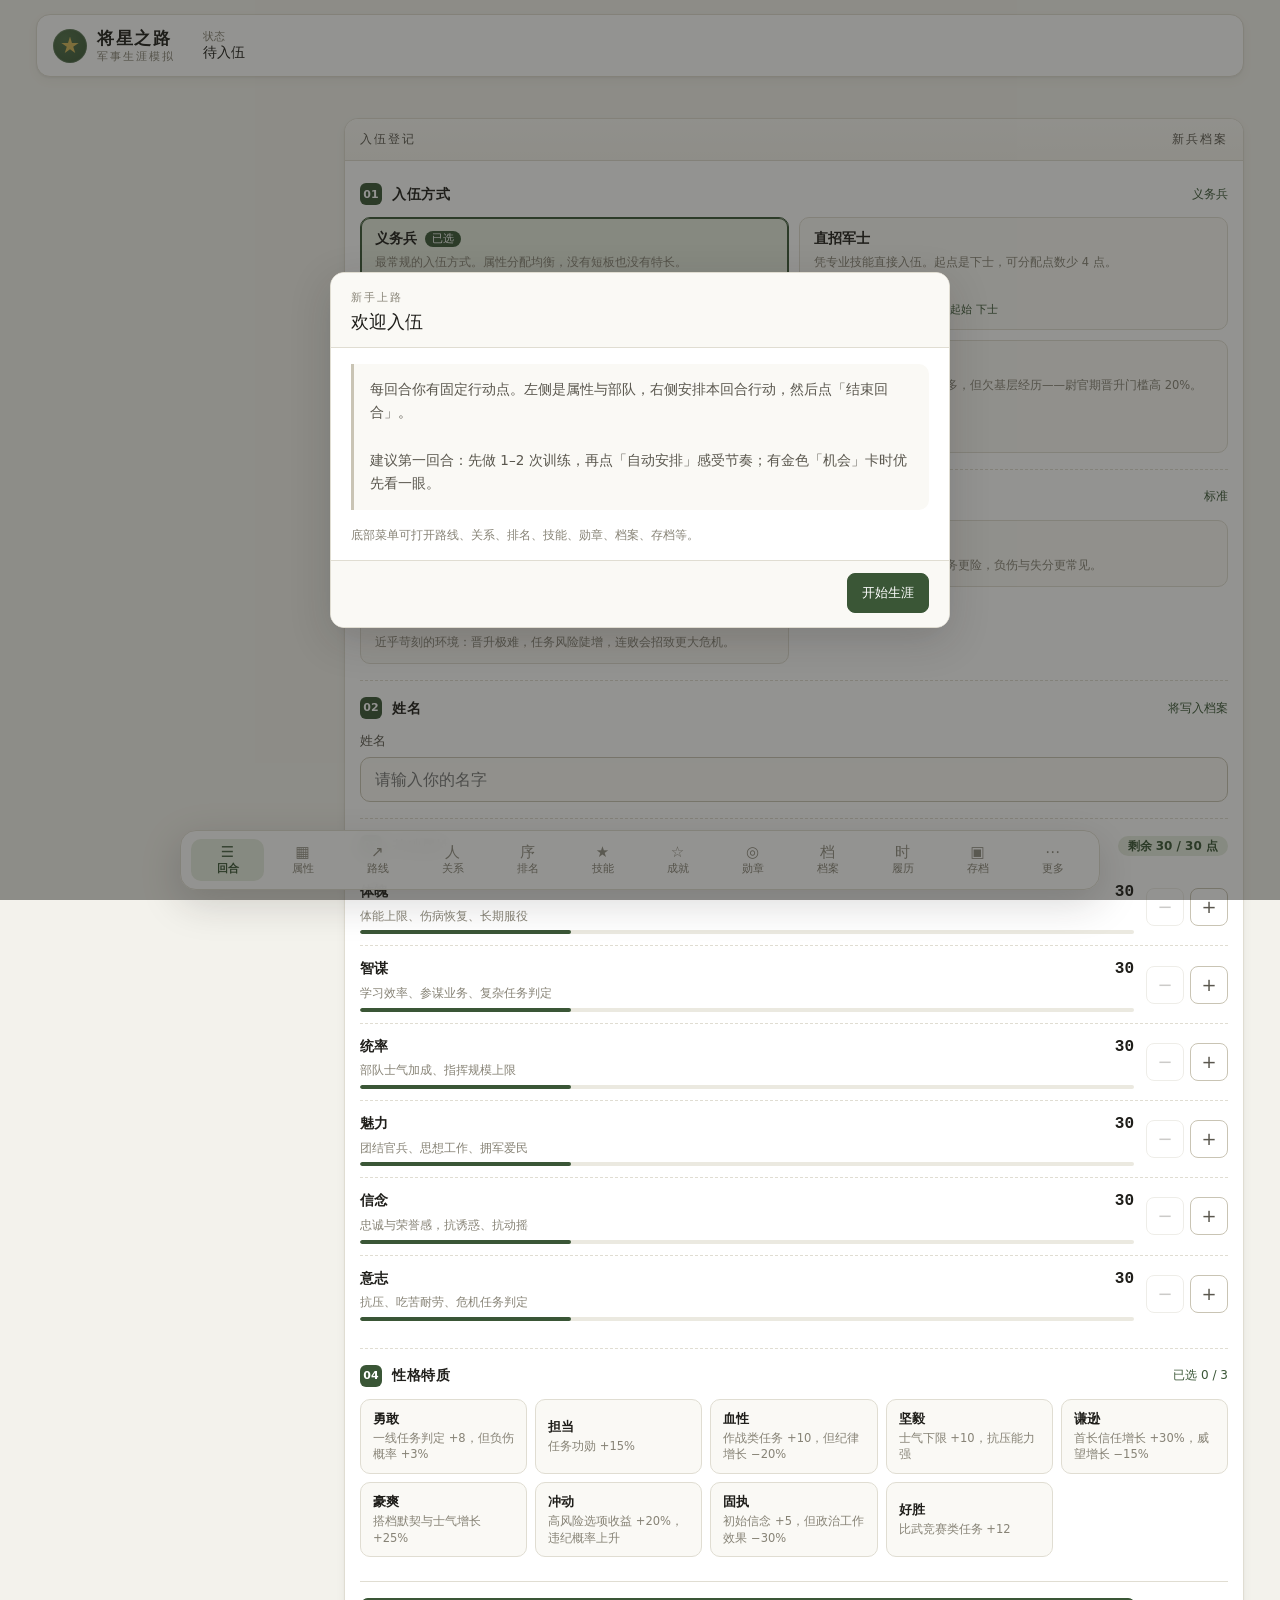
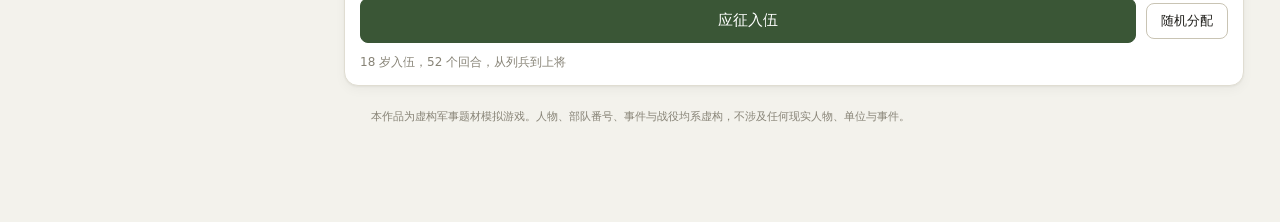
==== commit ffc7fe1d: "底部功能菜单：全部入口改为固定按钮栏，并优化渲染流畅度" ====
--- a/index.html
+++ b/index.html
@@ -24,20 +24,6 @@
       <div class="insignia" id="insignia" aria-hidden="true"></div>
     </div>
     <div class="career" id="career"></div>
-    <nav class="topbar-actions" id="topActions" aria-label="功能">
-      <button class="btn ghost" id="btnRoute">成长路线</button>
-      <button class="btn ghost" id="btnNetwork">关系网</button>
-      <button class="btn ghost" id="btnRank">同期排名</button>
-      <button class="btn ghost" id="btnSkills">技能树</button>
-      <button class="btn ghost" id="btnAchv">成就</button>
-      <button class="btn ghost" id="btnMedals">勋章墙</button>
-      <button class="btn ghost" id="btnProfile">生涯档案</button>
-      <button class="btn ghost" id="btnSaveIO">存档</button>
-      <button class="btn ghost" id="btnHelp" title="玩法与快捷键">帮助</button>
-      <button class="btn ghost" id="btnTheme" title="切换深浅色">主题</button>
-      <button class="btn ghost" id="btnHistory">履历</button>
-      <button class="btn ghost" id="btnRestart">重新开始</button>
-    </nav>
   </header>
 
   <div class="merit-wrap" id="meritWrap">
@@ -55,6 +41,29 @@
   </footer>
 </div>
 
+<!-- 底部：全部功能按钮菜单 -->
+<nav class="bottom-nav" id="bottomNav" aria-label="功能菜单">
+  <button type="button" class="nav-item on" data-nav="turn" id="navTurn"><span class="nav-ico">☰</span><span>回合</span></button>
+  <button type="button" class="nav-item" data-nav="stats" id="navStats"><span class="nav-ico">▦</span><span>属性</span></button>
+  <button type="button" class="nav-item" data-nav="route" id="btnRoute"><span class="nav-ico">↗</span><span>路线</span></button>
+  <button type="button" class="nav-item" data-nav="network" id="btnNetwork"><span class="nav-ico">人</span><span>关系</span></button>
+  <button type="button" class="nav-item" data-nav="rank" id="btnRank"><span class="nav-ico">序</span><span>排名</span></button>
+  <button type="button" class="nav-item" data-nav="skills" id="btnSkills"><span class="nav-ico">★</span><span>技能</span></button>
+  <button type="button" class="nav-item" data-nav="achv" id="btnAchv"><span class="nav-ico">☆</span><span>成就</span></button>
+  <button type="button" class="nav-item" data-nav="medals" id="btnMedals"><span class="nav-ico">◎</span><span>勋章</span></button>
+  <button type="button" class="nav-item" data-nav="profile" id="btnProfile"><span class="nav-ico">档</span><span>档案</span></button>
+  <button type="button" class="nav-item" data-nav="history" id="btnHistory"><span class="nav-ico">时</span><span>履历</span></button>
+  <button type="button" class="nav-item" data-nav="save" id="btnSaveIO"><span class="nav-ico">▣</span><span>存档</span></button>
+  <button type="button" class="nav-item" data-nav="more" id="navMore"><span class="nav-ico">⋯</span><span>更多</span></button>
+</nav>
+
+<!-- 「更多」：帮助 / 主题 / 重开 -->
+<div id="moreActions" hidden>
+  <button type="button" id="btnHelp">帮助</button>
+  <button type="button" id="btnTheme">主题</button>
+  <button type="button" id="btnRestart">重新开始</button>
+</div>
+
 <div id="modalRoot"></div>
 
 <script src="js/data.js"></script>
--- a/css/style.css
+++ b/css/style.css
@@ -142,7 +142,7 @@
   padding:
     calc(14px + var(--safe-t))
     calc(16px + var(--safe-r))
-    calc(36px + var(--safe-b))
+    calc(96px + var(--safe-b))
     calc(16px + var(--safe-l));
 }
 
@@ -244,12 +244,80 @@
   line-height: 0;
 }
 
-.topbar-actions {
-  display: flex;
-  gap: 6px;
-  flex-shrink: 0;
-  flex-wrap: wrap;
-  justify-content: flex-end;
+.topbar-actions { display: none; }
+
+/* ---------- 底部功能菜单 ---------- */
+.bottom-nav {
+  position: fixed;
+  left: 0;
+  right: 0;
+  bottom: 0;
+  z-index: 50;
+  display: flex;
+  gap: 2px;
+  padding: 6px 6px calc(6px + var(--safe-b));
+  background: color-mix(in srgb, var(--surface) 92%, transparent);
+  border-top: 1px solid var(--border);
+  backdrop-filter: blur(10px);
+  -webkit-backdrop-filter: blur(10px);
+  overflow-x: auto;
+  overscroll-behavior-x: contain;
+  scrollbar-width: none;
+}
+.bottom-nav::-webkit-scrollbar { display: none; }
+
+.nav-item {
+  flex: 1 0 auto;
+  min-width: 52px;
+  max-width: 88px;
+  display: flex;
+  flex-direction: column;
+  align-items: center;
+  justify-content: center;
+  gap: 2px;
+  padding: 6px 4px;
+  border: none;
+  border-radius: 10px;
+  background: transparent;
+  color: var(--text-3);
+  font-size: 11px;
+  line-height: 1.2;
+  cursor: pointer;
+  touch-action: manipulation;
+  user-select: none;
+  -webkit-user-select: none;
+  transition: color 0.12s, background 0.12s;
+}
+
+.nav-item .nav-ico {
+  font-size: 15px;
+  line-height: 1;
+  opacity: 0.9;
+}
+
+.nav-item:active { background: var(--bg-alt); }
+.nav-item.on {
+  color: var(--olive);
+  background: var(--olive-soft);
+  font-weight: 600;
+}
+
+html.theme-dark .bottom-nav {
+  background: color-mix(in srgb, var(--surface) 94%, transparent);
+}
+
+@media (min-width: 900px) {
+  .bottom-nav {
+    left: 50%;
+    transform: translateX(-50%);
+    width: min(920px, calc(100% - 24px));
+    bottom: 10px;
+    border: 1px solid var(--border);
+    border-radius: 16px;
+    box-shadow: var(--shadow-lg);
+    padding: 8px 10px;
+  }
+  .nav-item { max-width: none; }
 }
 
 .btn {
@@ -2159,6 +2227,21 @@
 .save-msg.ok { color: var(--olive); }
 .save-msg.bad { color: var(--red); }
 
+.more-grid {
+  display: flex;
+  flex-direction: column;
+  gap: 8px;
+}
+
+.more-grid .opt { margin-bottom: 0; }
+
+@media (min-width: 640px) {
+  .more-grid {
+    display: grid;
+    grid-template-columns: 1fr 1fr;
+  }
+}
+
 .slot-list {
   display: flex;
   flex-direction: column;
@@ -2463,9 +2546,15 @@
     padding:
       calc(10px + var(--safe-t))
       calc(12px + var(--safe-r))
-      calc(28px + var(--safe-b))
+      calc(100px + var(--safe-b))
       calc(12px + var(--safe-l));
   }
+
+  .card { box-shadow: none; }
+  .action:hover:not(:disabled) { transform: none; }
+  .merit-fill { transition: none; }
+  .stat-fill { transition: none; }
+  .front-fill { transition: none; }
 
   .topbar {
     flex-direction: column;
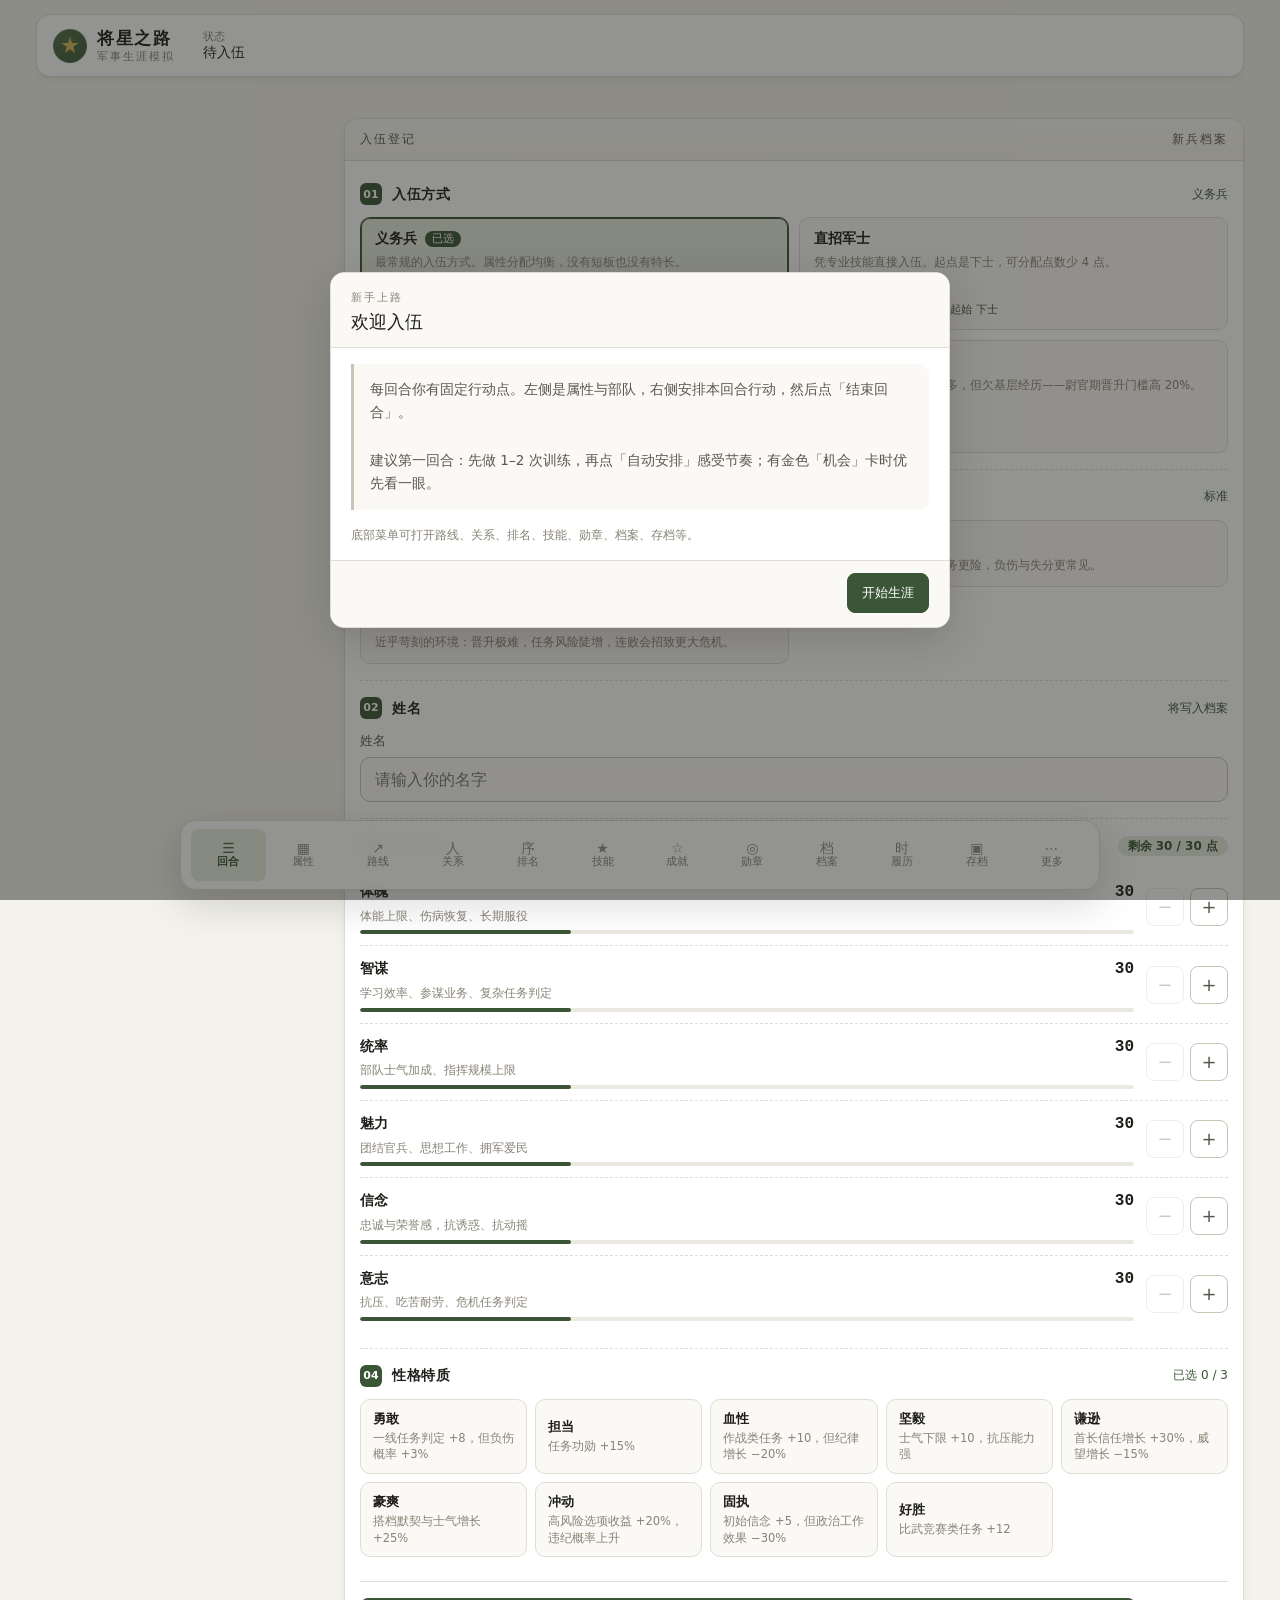
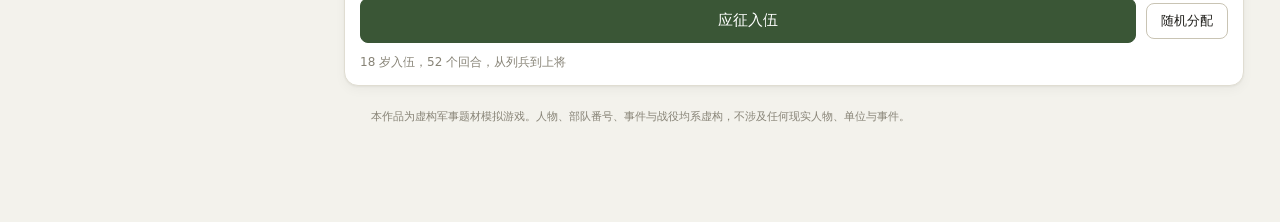
==== commit 032f4909: "手机端单屏切换：禁横滑、菜单换面板、压缩页面长度" ====
--- a/index.html
+++ b/index.html
@@ -10,7 +10,7 @@
 <title>将星之路 · 军事生涯模拟</title>
 <link rel="stylesheet" href="css/style.css" />
 </head>
-<body>
+<body data-view="turn">
 <div id="app">
   <header class="topbar">
     <div class="topbar-id">
@@ -41,7 +41,7 @@
   </footer>
 </div>
 
-<!-- 底部：全部功能按钮菜单 -->
+<!-- 底部：两行按钮菜单，全部在一屏内，无需左右滑 -->
 <nav class="bottom-nav" id="bottomNav" aria-label="功能菜单">
   <button type="button" class="nav-item on" data-nav="turn" id="navTurn"><span class="nav-ico">☰</span><span>回合</span></button>
   <button type="button" class="nav-item" data-nav="stats" id="navStats"><span class="nav-ico">▦</span><span>属性</span></button>
@@ -57,7 +57,6 @@
   <button type="button" class="nav-item" data-nav="more" id="navMore"><span class="nav-ico">⋯</span><span>更多</span></button>
 </nav>
 
-<!-- 「更多」：帮助 / 主题 / 重开 -->
 <div id="moreActions" hidden>
   <button type="button" id="btnHelp">帮助</button>
   <button type="button" id="btnTheme">主题</button>
--- a/css/style.css
+++ b/css/style.css
@@ -98,6 +98,7 @@
 html {
   -webkit-text-size-adjust: 100%;
   text-size-adjust: 100%;
+  overflow-x: hidden;
 }
 
 html, body {
@@ -109,6 +110,8 @@
   line-height: 1.6;
   -webkit-font-smoothing: antialiased;
   -webkit-tap-highlight-color: transparent;
+  overflow-x: hidden;
+  max-width: 100%;
 }
 
 body.modal-open { overflow: hidden; touch-action: none; }
@@ -253,44 +256,49 @@
   right: 0;
   bottom: 0;
   z-index: 50;
-  display: flex;
-  gap: 2px;
-  padding: 6px 6px calc(6px + var(--safe-b));
-  background: color-mix(in srgb, var(--surface) 92%, transparent);
+  display: grid;
+  grid-template-columns: repeat(6, minmax(0, 1fr));
+  gap: 2px 0;
+  padding: 4px 4px calc(4px + var(--safe-b));
+  background: color-mix(in srgb, var(--surface) 94%, transparent);
   border-top: 1px solid var(--border);
   backdrop-filter: blur(10px);
   -webkit-backdrop-filter: blur(10px);
-  overflow-x: auto;
-  overscroll-behavior-x: contain;
-  scrollbar-width: none;
-}
-.bottom-nav::-webkit-scrollbar { display: none; }
+  overflow: hidden;
+  max-width: 100vw;
+}
 
 .nav-item {
-  flex: 1 0 auto;
-  min-width: 52px;
-  max-width: 88px;
   display: flex;
   flex-direction: column;
   align-items: center;
   justify-content: center;
-  gap: 2px;
-  padding: 6px 4px;
+  gap: 1px;
+  padding: 5px 2px;
+  min-height: 48px;
   border: none;
-  border-radius: 10px;
+  border-radius: 8px;
   background: transparent;
   color: var(--text-3);
-  font-size: 11px;
-  line-height: 1.2;
+  font-size: 10px;
+  line-height: 1.15;
   cursor: pointer;
   touch-action: manipulation;
   user-select: none;
   -webkit-user-select: none;
-  transition: color 0.12s, background 0.12s;
+  min-width: 0;
+  overflow: hidden;
+}
+
+.nav-item span:last-child {
+  max-width: 100%;
+  overflow: hidden;
+  text-overflow: ellipsis;
+  white-space: nowrap;
 }
 
 .nav-item .nav-ico {
-  font-size: 15px;
+  font-size: 14px;
   line-height: 1;
   opacity: 0.9;
 }
@@ -316,8 +324,9 @@
     border-radius: 16px;
     box-shadow: var(--shadow-lg);
     padding: 8px 10px;
-  }
-  .nav-item { max-width: none; }
+    grid-template-columns: repeat(12, minmax(0, 1fr));
+  }
+  .nav-item { min-height: 52px; font-size: 11px; }
 }
 
 .btn {
@@ -673,6 +682,9 @@
   color: var(--text-3);
   line-height: 1.6;
 }
+
+/* 桌面隐藏属性页里的日志副本 */
+.log-side { display: none; }
 
 /* ---------- 弹窗 ---------- */
 .overlay {
@@ -2538,16 +2550,18 @@
   }
 }
 
-/* ================= 手机 ================= */
+/* ================= 手机：单屏切换，禁止横滑 ================= */
 @media (max-width: 768px) {
   html, body { font-size: 15px; }
 
   #app {
     padding:
-      calc(10px + var(--safe-t))
-      calc(12px + var(--safe-r))
-      calc(100px + var(--safe-b))
-      calc(12px + var(--safe-l));
+      calc(8px + var(--safe-t))
+      calc(10px + var(--safe-r))
+      calc(108px + var(--safe-b))
+      calc(10px + var(--safe-l));
+    max-width: 100vw;
+    overflow-x: hidden;
   }
 
   .card { box-shadow: none; }
@@ -2556,114 +2570,94 @@
   .stat-fill { transition: none; }
   .front-fill { transition: none; }
 
+  /* 主区 / 属性区一次只显示一个，由底部菜单切换 */
+  .layout {
+    display: block;
+    margin-top: 10px;
+  }
+  .layout > .sidebar,
+  .layout > .main {
+    width: 100%;
+    max-width: 100%;
+    min-width: 0;
+  }
+  body[data-view="turn"] .sidebar { display: none; }
+  body[data-view="stats"] .main { display: none; }
+  body[data-view="turn"] .main { display: flex; }
+  body[data-view="stats"] .sidebar { display: flex; }
+
+  /* 日志：回合页不显示，放在属性页，避免整页过长 */
+  body[data-view="turn"] .main .log-card { display: none; }
+  .sidebar .log-side { display: block; }
+
   .topbar {
     flex-direction: column;
     align-items: stretch;
-    gap: 10px;
-    padding: 12px;
+    gap: 8px;
+    padding: 10px;
     border-radius: 12px;
   }
 
   .topbar-id {
     justify-content: space-between;
-  }
-
-  .brand {
-    min-width: 0;
-  }
-
-  .brand-text h1 { font-size: 16px; }
-
-  /* 军龄条：横向滑动 */
+    gap: 8px;
+  }
+
+  .brand-text h1 { font-size: 15px; }
+  .brand-text p { display: none; }
+  .brand-mark { width: 28px; height: 28px; }
+
+  /* 军龄：单行压缩，绝不左右滑 */
   .career {
     display: flex;
     flex-wrap: nowrap;
-    gap: 8px;
-    overflow-x: auto;
-    overscroll-behavior-x: contain;
-    -webkit-overflow-scrolling: touch;
-    padding-bottom: 2px;
-    margin: 0 -2px;
-    scrollbar-width: none;
-  }
-  .career::-webkit-scrollbar { display: none; }
-
+    gap: 6px;
+    overflow: hidden;
+    min-width: 0;
+    width: 100%;
+  }
   .career-item {
-    flex: 0 0 auto;
-    padding: 6px 10px;
+    flex: 1 1 0;
+    min-width: 0;
+    padding: 5px 6px;
     background: var(--surface-2);
     border: 1px solid var(--border);
     border-radius: 8px;
-    min-width: 0;
-  }
+  }
+  .career-item .k { font-size: 10px; }
   .career-item .v {
-    max-width: none;
-    font-size: 13px;
+    font-size: 12px;
+    max-width: 100%;
+    overflow: hidden;
+    text-overflow: ellipsis;
+    white-space: nowrap;
   }
   .career-item .v .mini-tag { display: none; }
-
-  .insignia {
-    margin-left: 0;
-    align-self: center;
-    flex: 0 0 auto;
-  }
+  /* 次要信息手机隐藏，保证一屏装得下 */
+  .career-item.opt-item { display: none; }
+
   .insignia svg {
-    width: 64px !important;
+    width: 56px !important;
     height: auto !important;
   }
 
-  /* 功能按钮：横向滑动胶囊 */
-  .topbar-actions {
-    display: flex;
-    flex-wrap: nowrap;
-    overflow-x: auto;
-    gap: 6px;
-    width: 100%;
-    padding-bottom: 2px;
-    margin: 0 -2px;
-    scrollbar-width: none;
-  }
-  .topbar-actions::-webkit-scrollbar { display: none; }
-
-  .topbar-actions .btn {
-    flex: 0 0 auto;
-    min-height: 40px;
-    padding: 8px 12px;
-    font-size: 12.5px;
-    border-radius: 999px;
-  }
-
-  .merit-wrap { margin-top: 10px; }
+  .merit-wrap { margin-top: 8px; }
   .merit-label {
     flex-direction: column;
     gap: 2px;
+    font-size: 11px;
   }
   .merit-label span:last-child { text-align: left; }
-
-  .layout {
-    grid-template-columns: 1fr;
-    gap: 12px;
-    margin-top: 12px;
-  }
-
-  /* 主区优先，属性区在下 */
-  .sidebar { order: 2; }
-  .main { order: 1; }
 
   .card { border-radius: 12px; }
   .card-body { padding: 12px; }
   .card-head { padding: 10px 12px; }
 
-  /* 回合条：上下两行，主操作更易点 */
   .turn-head {
     flex-direction: column;
     align-items: stretch;
   }
-
-  .ap-box {
-    justify-content: space-between;
-  }
-
+  .ap-box { justify-content: space-between; }
   .ap-box .btn {
     flex: 1 1 auto;
     min-height: var(--tap);
@@ -2674,40 +2668,29 @@
     grid-template-columns: 1fr 1fr;
     gap: 8px;
   }
-
   .action {
-    min-height: 84px;
-    padding: 12px;
-  }
-
-  .log-list { max-height: 220px; }
-
-  /* 弹窗：底部抽屉，贴合全面屏 */
+    min-height: 78px;
+    padding: 10px;
+  }
+
+  .log-list { max-height: 200px; }
+
+  /* 弹窗：底部抽屉，宽度 100%，不横滑 */
   .overlay {
     align-items: flex-end;
     padding: 0;
     background: rgba(31, 30, 26, 0.55);
   }
-
   .modal,
   .modal.wide {
-    max-width: none;
+    max-width: 100vw;
     width: 100%;
-    max-height: min(92dvh, 100%);
+    max-height: min(90dvh, 100%);
     border-radius: 16px 16px 0 0;
     border-bottom: none;
-    animation: sheet 0.24s cubic-bezier(0.22, 1, 0.36, 1);
-  }
-
-  @keyframes sheet {
-    from { transform: translateY(24px); opacity: 0.6; }
-    to { transform: none; opacity: 1; }
-  }
-
-  .modal-head {
-    padding: 14px 16px 12px;
-    position: relative;
-  }
+    overflow-x: hidden;
+  }
+  .modal-head { padding: 14px 14px 12px; }
   .modal-head::before {
     content: "";
     position: absolute;
@@ -2720,23 +2703,20 @@
     background: var(--border-strong);
     opacity: 0.7;
   }
-  .modal-head h2 { font-size: 17px; }
-
-  .modal-body { padding: 14px 16px; }
-
+  .modal-head { position: relative; }
+  .modal-head h2 { font-size: 16px; }
+  .modal-body { padding: 12px 14px; overflow-x: hidden; }
   .modal-foot {
-    padding: 10px 16px calc(12px + var(--safe-b));
+    padding: 10px 12px calc(10px + var(--safe-b));
     justify-content: stretch;
   }
   .modal-foot .btn {
     flex: 1 1 auto;
     min-height: var(--tap);
-  }
-
-  .narrative {
-    padding: 12px 14px;
-    margin-bottom: 14px;
-  }
+    min-width: 0;
+  }
+
+  .narrative { padding: 12px 12px; margin-bottom: 12px; }
 
   .skill-row {
     display: grid;
@@ -2749,29 +2729,17 @@
   }
   .skill-row .s-name { grid-area: name; }
   .skill-row .skill-lv { grid-area: lv; }
-  .skill-row .s-cost {
-    grid-area: cost;
-    text-align: right;
-    align-self: center;
-  }
+  .skill-row .s-cost { grid-area: cost; text-align: right; align-self: center; }
   .skill-row .s-btn { grid-area: btn; margin-left: 0; }
   .skill-row .s-btn button { width: 100%; min-height: var(--tap); }
 
-  .alloc-row {
-    gap: 10px;
-  }
-  .alloc-ctrl button {
-    width: 40px;
-    height: 40px;
-  }
-
-  /* 创建页：入伍方式单列，主按钮吸底 */
-  .enlist-pick {
-    grid-template-columns: 1fr;
-  }
-  .trait-pick {
-    grid-template-columns: 1fr 1fr;
-  }
+  .alloc-row { gap: 10px; }
+  .alloc-ctrl button { width: 40px; height: 40px; }
+
+  .enlist-pick { grid-template-columns: 1fr; }
+  .trait-pick { grid-template-columns: 1fr 1fr; }
+  .motto-pick { grid-template-columns: 1fr; }
+
   .setup-actions {
     position: sticky;
     bottom: 0;
@@ -2784,50 +2752,11 @@
     flex: 1.4 1 auto;
     min-height: var(--tap);
   }
-  .setup-actions-row .btn:not(.primary) {
-    min-height: var(--tap);
-  }
-
-  /* 任务推演 */
-  .task-steps {
-    gap: 4px;
-  }
-  .task-step span {
-    display: none;
-  }
-  .task-step.on span,
-  .task-step.done span {
-    display: inline;
-  }
-  .task-step {
-    padding: 3px 7px 3px 3px;
-    font-size: 11px;
-  }
-
-  .deploy-bar {
-    align-items: flex-start;
-    flex-direction: column;
-    gap: 8px;
-  }
-
-  .front-top {
-    align-items: flex-start;
-  }
-  .front-top .alloc-ctrl button {
-    width: 40px;
-    height: 40px;
-  }
-
-  .preview {
-    grid-template-columns: repeat(3, 1fr);
-    gap: 6px;
-  }
-  .preview-item {
-    padding: 8px 8px;
-  }
+
+  .preview { grid-template-columns: repeat(3, 1fr); gap: 6px; }
+  .preview-item { padding: 8px; }
   .preview-item .pv { font-size: 15px; }
 
-  /* 排名：两行信息 */
   .rank-row {
     grid-template-columns: 32px minmax(0, 1fr) auto;
     grid-template-areas:
@@ -2849,12 +2778,26 @@
   .achv-row .ar-name { grid-column: 2; }
   .achv-row .ar-desc { grid-column: 2; }
 
-  .ending-hero { padding: 24px 16px 18px; }
-  .ending-hero h2 { font-size: 22px; }
-
-  .motto-pick {
-    grid-template-columns: 1fr;
-  }
+  .medal-grid { grid-template-columns: 1fr 1fr; gap: 8px; }
+  .medal-cell { min-height: 136px; padding: 10px 8px; }
+  .medal-art svg { width: 46px; height: 52px; }
+
+  .summary-grid { grid-template-columns: 1fr 1fr; }
+
+  .slot-row { grid-template-columns: 64px 1fr; }
+  .slot-btns { grid-column: 1 / -1; }
+
+  .ending-hero { padding: 22px 14px 16px; }
+  .ending-hero h2 { font-size: 20px; }
+
+  .disclaimer {
+    margin-top: 14px;
+    font-size: 10px;
+  }
+
+  .front-top { align-items: flex-start; }
+  .front-top .alloc-ctrl button { width: 40px; height: 40px; }
+  .deploy-bar { flex-direction: column; align-items: flex-start; gap: 8px; }
 
   .route-switch {
     flex-direction: column;
@@ -2864,23 +2807,15 @@
 
   .npc-row { gap: 10px; }
   .npc-growth { width: 64px; }
-
-  .disclaimer {
-    margin-top: 16px;
-    font-size: 10.5px;
-  }
-}
-
-/* 小屏手机（iPhone SE 等） */
+}
+
+/* 小屏手机 */
 @media (max-width: 380px) {
   .action-grid { grid-template-columns: 1fr; }
   .action { min-height: 0; }
-  .brand-text p { display: none; }
-  .preview { gap: 6px; }
-  .summary-grid {
-    grid-template-columns: 1fr 1fr;
-  }
   .trait-pick { grid-template-columns: 1fr; }
+  .nav-item { font-size: 9.5px; min-height: 46px; }
+  .nav-item .nav-ico { font-size: 13px; }
 }
 
 /* 横屏手机：限制弹窗高度，避免被状态栏/键盘压扁 */
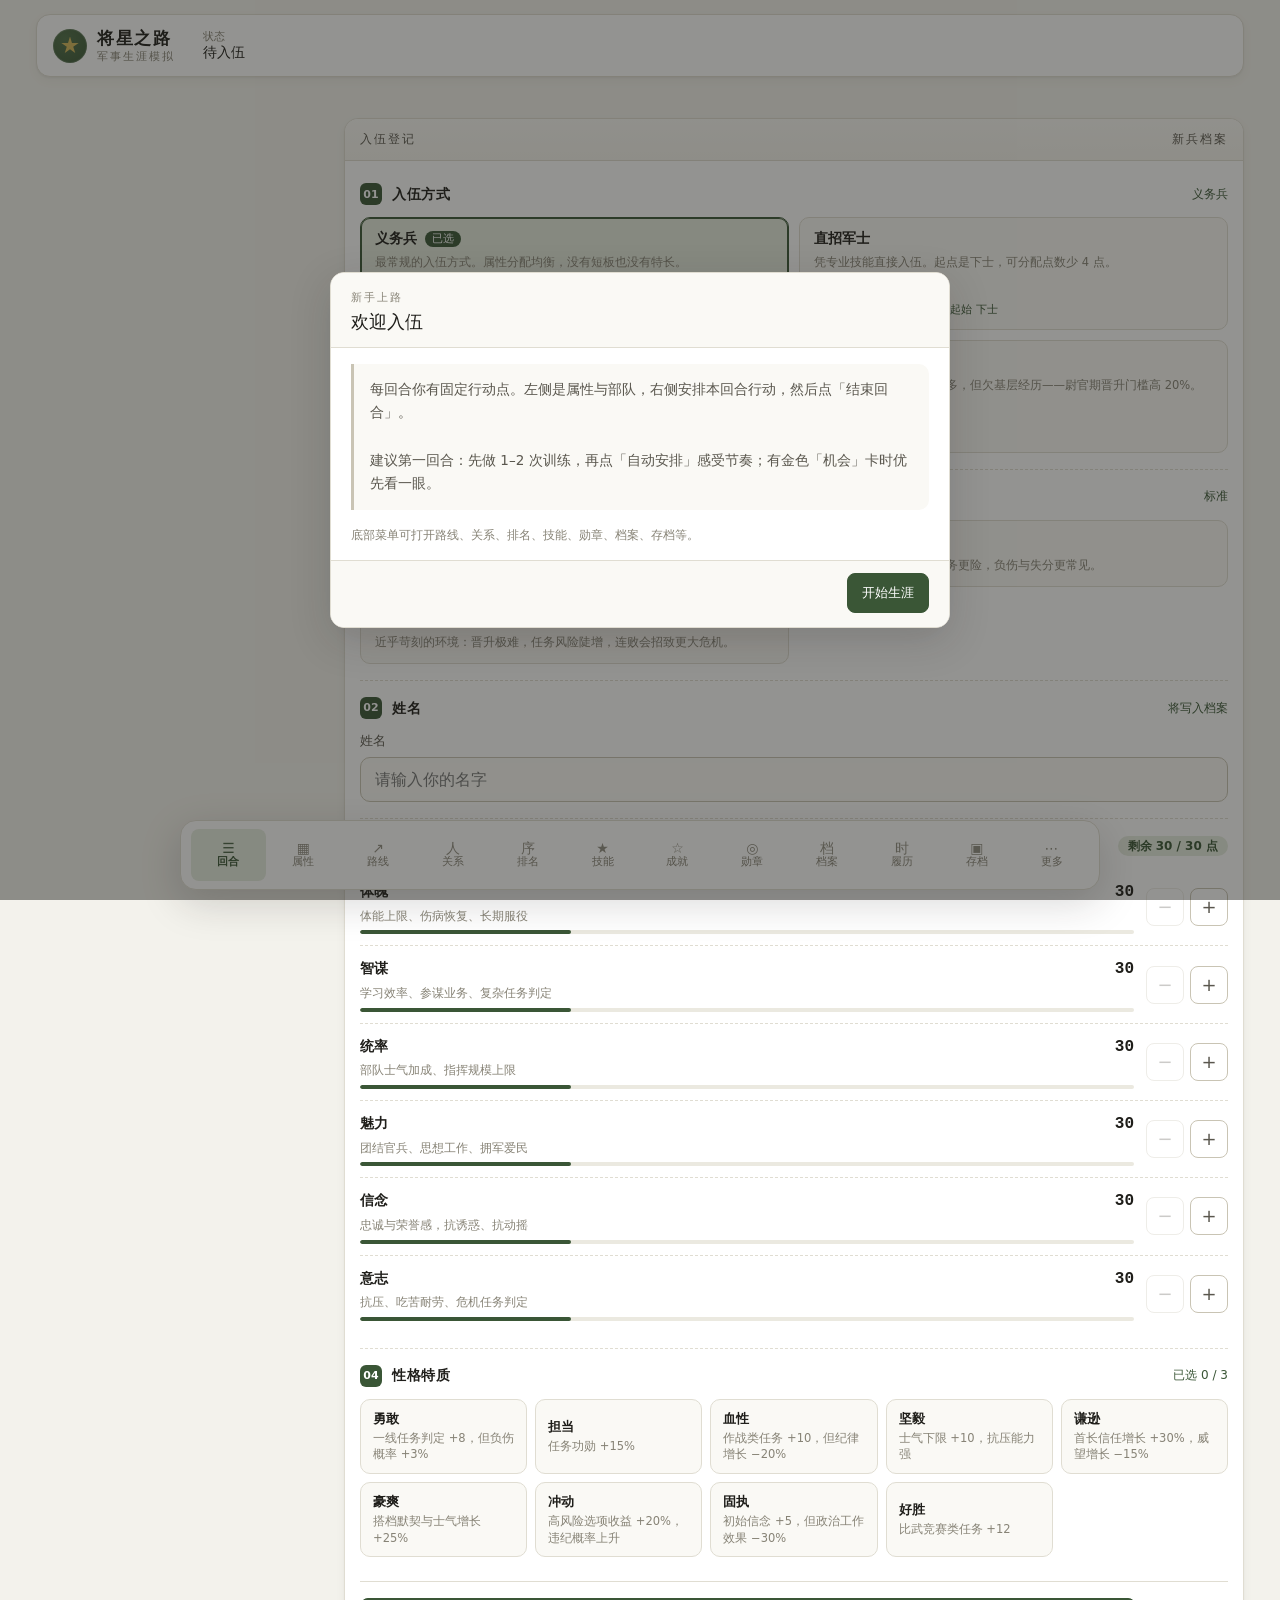
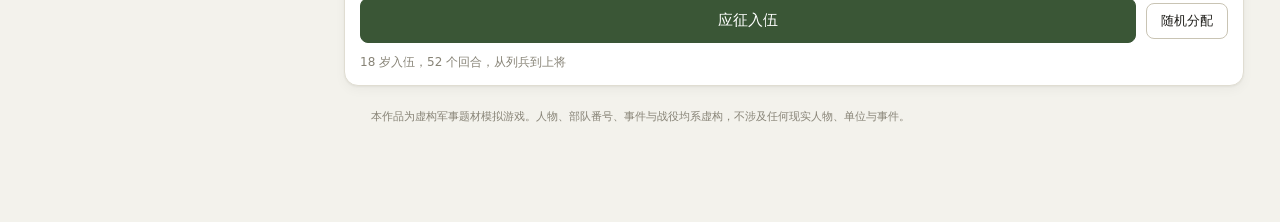
==== commit 06b32a9e: "chore: 页面标题改为「军旅模拟」" ====
--- a/index.html
+++ b/index.html
@@ -7,7 +7,7 @@
 <meta name="format-detection" content="telephone=no" />
 <meta name="apple-mobile-web-app-capable" content="yes" />
 <meta name="apple-mobile-web-app-status-bar-style" content="default" />
-<title>将星之路 · 军事生涯模拟</title>
+<title>军旅模拟</title>
 <link rel="stylesheet" href="css/style.css" />
 </head>
 <body data-view="turn">
--- a/css/style.css
+++ b/css/style.css
@@ -260,10 +260,8 @@
   grid-template-columns: repeat(6, minmax(0, 1fr));
   gap: 2px 0;
   padding: 4px 4px calc(4px + var(--safe-b));
-  background: color-mix(in srgb, var(--surface) 94%, transparent);
+  background: var(--surface);
   border-top: 1px solid var(--border);
-  backdrop-filter: blur(10px);
-  -webkit-backdrop-filter: blur(10px);
   overflow: hidden;
   max-width: 100vw;
 }
@@ -311,7 +309,7 @@
 }
 
 html.theme-dark .bottom-nav {
-  background: color-mix(in srgb, var(--surface) 94%, transparent);
+  background: var(--surface);
 }
 
 @media (min-width: 900px) {
